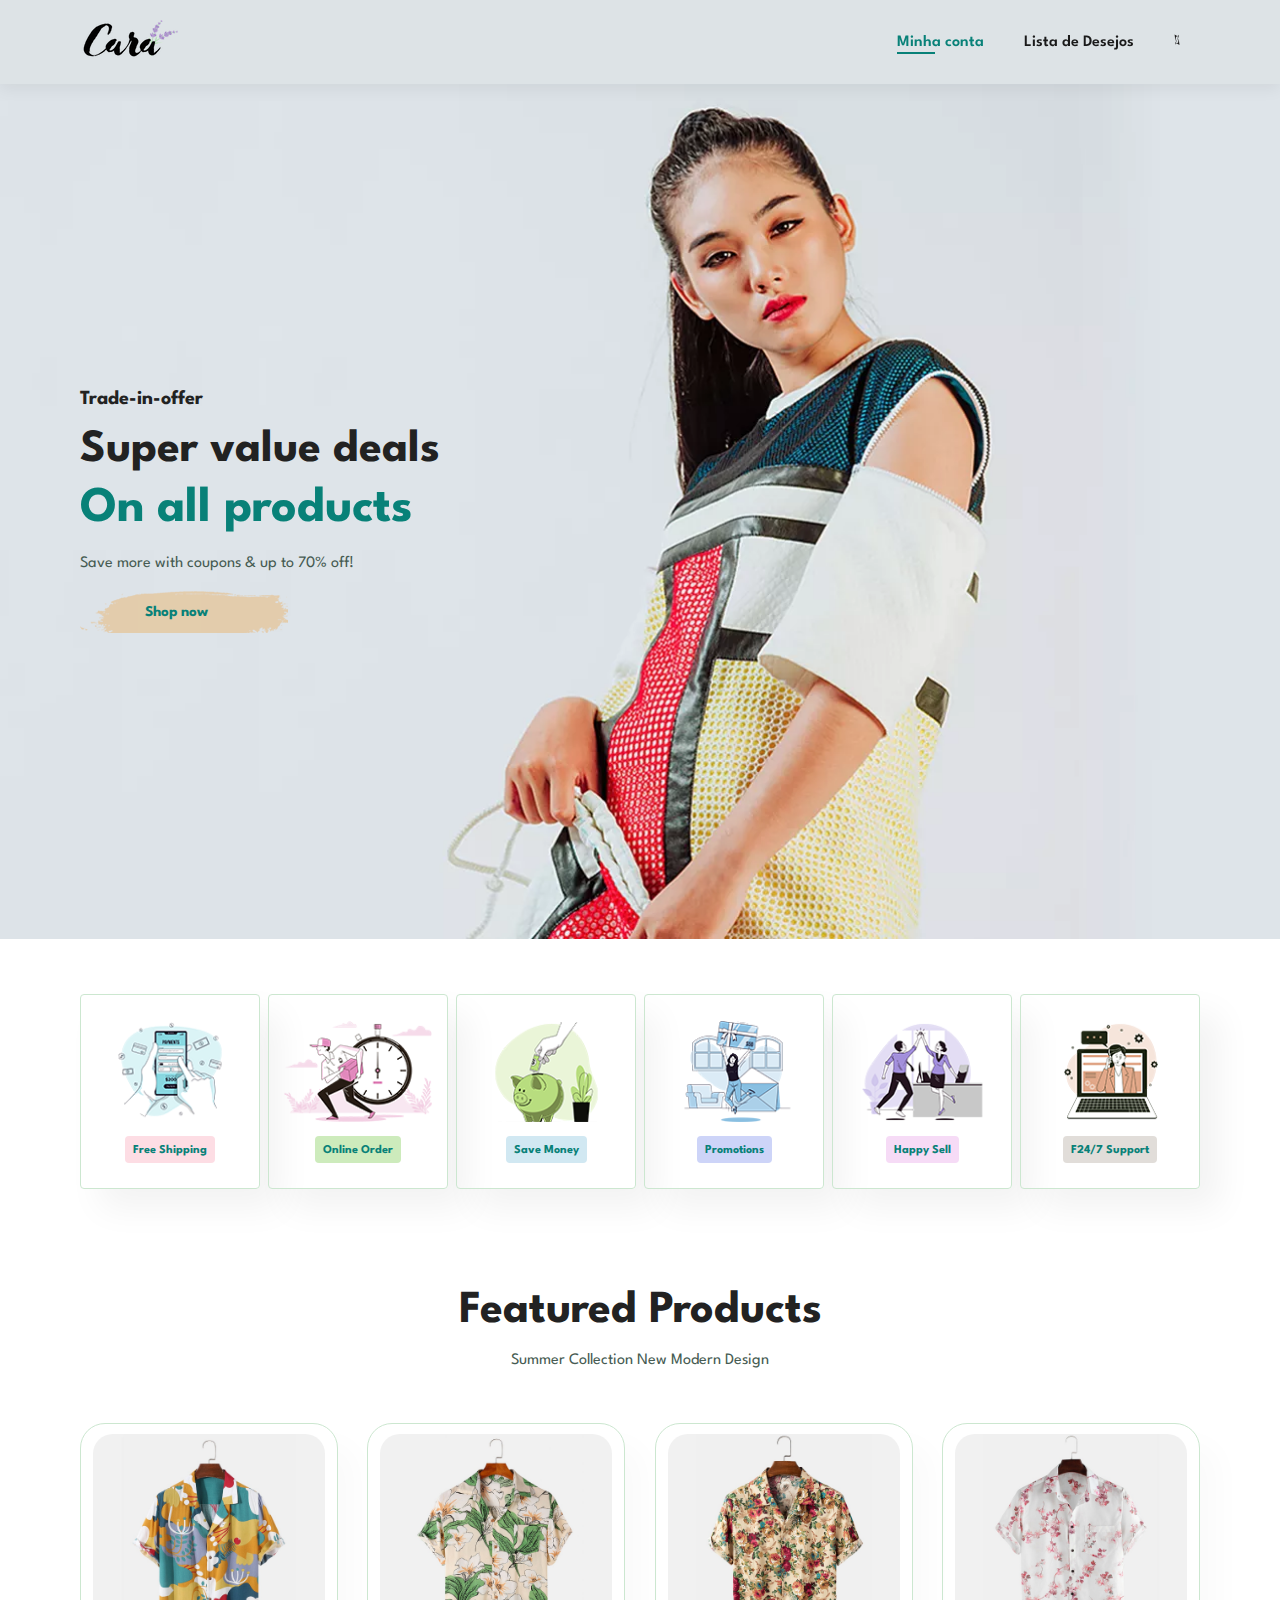
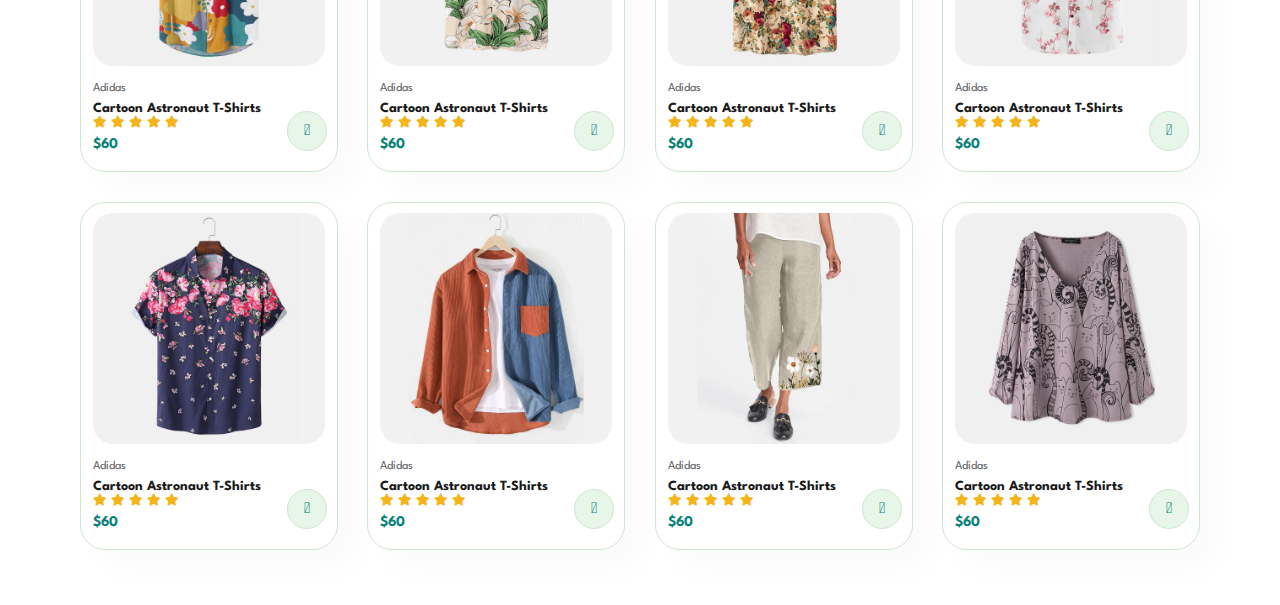
==== index.html @ 069d1632 "Featured products section done" ====
<!DOCTYPE html>
<html lang="pt-br">
<head>
    <meta charset="UTF-8">
    <meta http-equiv="X-UA-Compatible" content="IE=edge">
    <meta name="viewport" content="width=device-width, initial-scale=1.0">
    <title>Ecommerce</title>
    <link rel="stylesheet" href="style.css">
    <link rel="stylesheet" href="https://pro.fontawesome.com/releases/v5.10.0/css/all.css" />
</head>
<body>
    
    <section id="header">
        <a href="#"><img src="/assets/logo.png" class="logo" alt="logo"></a>
    
        <div>
            <ul id="navbar">
                <li><a class="active" href="myProfile">Minha conta</a></li>
                <li><a href="wishList.html">Lista de Desejos</a></li>
                <li><a href="cart.html"><i class="fad fa-shopping-cart"></i></a></li>
            </ul>
        </div>
    
    </section>

    <section id="hero">
        <h4>Trade-in-offer</h4>
        <h2>Super value deals</h2>
        <h1>On all products</h1>
        <p>Save more with coupons & up to 70% off!</p>
        <button>Shop now</button>
    </section>

    <section id="feature" class="section-p1">
        <div class="fe-box">
            <img src="/assets/features/f1.png" alt="">
            <h6>Free Shipping</h6>
        </div>
        <div class="fe-box">
            <img src="/assets/features/f2.png" alt="">
            <h6>Online Order</h6>
        </div>
        <div class="fe-box">
            <img src="/assets/features/f3.png" alt="">
            <h6>Save Money</h6>
        </div>
        <div class="fe-box">
            <img src="/assets/features/f4.png" alt="">
            <h6>Promotions</h6>
        </div>
        <div class="fe-box">
            <img src="/assets/features/f5.png" alt="">
            <h6>Happy Sell</h6>
        </div>
        <div class="fe-box">
            <img src="/assets/features/f6.png" alt="">
            <h6>F24/7 Support</h6>
        </div>
    </section>

    <section id="product1" class="section-p1">
        <h2>Featured Products</h2>
        <p>Summer Collection New Modern Design</p>
        <div class="pro-container">
            <div class="pro">
                <img src="/assets/products/f1.jpg" alt="">
                <div class="desc">
                    <span>Adidas</span>
                    <h5>Cartoon Astronaut T-Shirts</h5>
                    <div class="star">
                        <i class="fas fa-star"></i>
                        <i class="fas fa-star"></i>
                        <i class="fas fa-star"></i>
                        <i class="fas fa-star"></i>
                        <i class="fas fa-star"></i>
                    </div>
                    <h4>$60</h4>
                </div>
                <a href="#"><i class="fal fa-shopping-cart cart"></i></a>
            </div>
            <div class="pro">
                <img src="/assets/products/f2.jpg" alt="">
                <div class="desc">
                    <span>Adidas</span>
                    <h5>Cartoon Astronaut T-Shirts</h5>
                    <div class="star">
                        <i class="fas fa-star"></i>
                        <i class="fas fa-star"></i>
                        <i class="fas fa-star"></i>
                        <i class="fas fa-star"></i>
                        <i class="fas fa-star"></i>
                    </div>
                    <h4>$60</h4>
                </div>
                <a href="#"><i class="fal fa-shopping-cart cart"></i></a>
            </div>
            <div class="pro">
                <img src="/assets/products/f3.jpg" alt="">
                <div class="desc">
                    <span>Adidas</span>
                    <h5>Cartoon Astronaut T-Shirts</h5>
                    <div class="star">
                        <i class="fas fa-star"></i>
                        <i class="fas fa-star"></i>
                        <i class="fas fa-star"></i>
                        <i class="fas fa-star"></i>
                        <i class="fas fa-star"></i>
                    </div>
                    <h4>$60</h4>
                </div>
                <a href="#"><i class="fal fa-shopping-cart cart"></i></a>
            </div>
            <div class="pro">
                <img src="/assets/products/f4.jpg" alt="">
                <div class="desc">
                    <span>Adidas</span>
                    <h5>Cartoon Astronaut T-Shirts</h5>
                    <div class="star">
                        <i class="fas fa-star"></i>
                        <i class="fas fa-star"></i>
                        <i class="fas fa-star"></i>
                        <i class="fas fa-star"></i>
                        <i class="fas fa-star"></i>
                    </div>
                    <h4>$60</h4>
                </div>
                <a href="#"><i class="fal fa-shopping-cart cart"></i></a>
            </div>
            <div class="pro">
                <img src="/assets/products/f5.jpg" alt="">
                <div class="desc">
                    <span>Adidas</span>
                    <h5>Cartoon Astronaut T-Shirts</h5>
                    <div class="star">
                        <i class="fas fa-star"></i>
                        <i class="fas fa-star"></i>
                        <i class="fas fa-star"></i>
                        <i class="fas fa-star"></i>
                        <i class="fas fa-star"></i>
                    </div>
                    <h4>$60</h4>
                </div>
                <a href="#"><i class="fal fa-shopping-cart cart"></i></a>
            </div>
            <div class="pro">
                <img src="/assets/products/f6.jpg" alt="">
                <div class="desc">
                    <span>Adidas</span>
                    <h5>Cartoon Astronaut T-Shirts</h5>
                    <div class="star">
                        <i class="fas fa-star"></i>
                        <i class="fas fa-star"></i>
                        <i class="fas fa-star"></i>
                        <i class="fas fa-star"></i>
                        <i class="fas fa-star"></i>
                    </div>
                    <h4>$60</h4>
                </div>
                <a href="#"><i class="fal fa-shopping-cart cart"></i></a>
            </div>
            <div class="pro">
                <img src="/assets/products/f7.jpg" alt="">
                <div class="desc">
                    <span>Adidas</span>
                    <h5>Cartoon Astronaut T-Shirts</h5>
                    <div class="star">
                        <i class="fas fa-star"></i>
                        <i class="fas fa-star"></i>
                        <i class="fas fa-star"></i>
                        <i class="fas fa-star"></i>
                        <i class="fas fa-star"></i>
                    </div>
                    <h4>$60</h4>
                </div>
                <a href="#"><i class="fal fa-shopping-cart cart"></i></a>
            </div>
            <div class="pro">
                <img src="/assets/products/f8.jpg" alt="">
                <div class="desc">
                    <span>Adidas</span>
                    <h5>Cartoon Astronaut T-Shirts</h5>
                    <div class="star">
                        <i class="fas fa-star"></i>
                        <i class="fas fa-star"></i>
                        <i class="fas fa-star"></i>
                        <i class="fas fa-star"></i>
                        <i class="fas fa-star"></i>
                    </div>
                    <h4>$60</h4>
                </div>
                <a href="#"><i class="fal fa-shopping-cart cart"></i></a>
            </div>
        </div>
    </section>



    <script src="script.js"></script>
</body>
</html>
---- style.css ----
@import url('https://fonts.googleapis.com/css2?family=Spartan:wght@100;200;300;400;500;600;700;800;900&ddisplay=swap');

*
{
    margin: 0;
    padding: 0;
    box-sizing: border-box;
    font-family: 'Spartan', sans-serif;
}

h1 
{
    font-size: 50px;
    line-height: 64px;
    color: #222;
}

h2 
{
    font-size: 46px;
    line-height: 54px;
    color: #222;
}

h4 
{
    font-size: 20px;
    color: #222;
}

h6 
{
    font-weight: 700;
    font-size: 12px;
}

p 
{
    font-size: 16px;
    color: #465b52;
    margin: 15px 0 20px 0;
}

.section-p1 
{
    padding: 40px 80px;
}

.section-m1 
{
    margin: 40px 0;
}

body 
{
    width: 100%;
}

/* Header */

#header 
{
    display: flex;
    align-items: center;
    justify-content: space-between;
    padding: 20px 80px;
    background: #DDE3E6;
    box-shadow: 0 5px 15px rgba(0, 0, 0, 0.06);
    z-index: 999;
    position: sticky;
    top: 0;
    left: 0;
}

#navbar 
{
    display: flex;
    align-items: center;
    justify-content: center;
}

#navbar li 
{
    list-style: none;
    padding: 0 20px;
    position: relative;    
}


#navbar li a 
{
    text-decoration: none;
    font-size: 16px;
    font-weight: 600;
    color: #1a1a1a;
    transition: 0.3s ease;
}

#navbar li a:hover,
#navbar li a.active 
{
    color: #088178;
}

#navbar li a.active::after,
#navbar li a:hover::after
{
    content: "";
    width: 30%;
    height: 2px;
    background: #088178;
    position: absolute;
    bottom: -4px;
    left: 20px;
}
/* Home page */

#hero 
{
    background-image: url("/assets/img.png.webp");
    height: 95vh;
    width: 100%;
    background-size: cover;
    background-position: top 25% right 0;
    padding: 0 80px;
    display: flex;
    flex-direction: column;
    align-items: flex-start;
    justify-content: center;
}

#hero h4 
{
    padding-bottom: 15px;
}

#hero h1 
{
    color: #088178;
}

#hero button 
{
    background-image: url("/assets/button.png");
    background-color: transparent;
    color: #088178;
    border: 0;
    padding: 14px 80px 14px 65px;
    background-repeat: no-repeat;
    cursor: pointer;
    font-weight: 700;
    font-size: 15px;
}

#feature
{
    display: flex;
    align-items: center;
    justify-content: space-between;
    flex-wrap: wrap;
}



#feature .fe-box 
{
    width: 180px;
    text-align: center;
    padding: 25px 15px;
    box-shadow: 20px 20px 34px rgba(0, 0, 0, 0.05);
    border: 1px solid #cce7d0;
    border-radius: 4px;
    margin: 15px 0;
}

#feature .fe-box:hover
{
    box-shadow: 10px 10px 54px rgba(70, 62, 221, 0.1);
}
#feature .fe-box img
{
    width: 100%;
    margin-bottom: 10px;
}

#feature .fe-box h6
{
    display: inline-block;
    padding: 9px 8px 6px 8px;
    line-height: 1;
    border-radius: 4px;
    color: #088178;
    background-color: #fddde4;
}

#feature .fe-box:nth-child(2) h6
{
    background-color: #cdebbc;
}

#feature .fe-box:nth-child(3) h6
{
    background-color: #d1e8f2;
}

#feature .fe-box:nth-child(4) h6
{
    background-color: #cdd4f8;
}

#feature .fe-box:nth-child(5) h6
{
    background-color: #f6dbf6;
}

#feature .fe-box:nth-child(6) h6
{
    background-color: #c2bab37e;
}

#product1
{
    text-align: center;
}

#product1 .pro-container
{
    display: flex;
    justify-content: space-between;
    padding-top: 20px;
    flex-wrap: wrap;
}

#product1 .pro
{
    position: relative;
    width: 23%;
    min-width: 250px;
    padding: 10px 12px;
    border: 1px solid #cce7d0;
    border-radius: 25px;
    cursor: pointer;
    box-shadow: 20px 20px 30px rgba(0, 0, 0, 0.02);
    margin: 15px 0;
    transition: 0.2s ease;
}

#product1 .pro:hover
{
    box-shadow: 20px 20px 30px rgba(0, 0, 0, 0.06);   
}


#product1 .pro img
{
    width: 100%;
    border-radius: 20px;
}


#product1 .pro .desc
{
    text-align: start;
    padding: 10px 0;

}

#product1 .pro .desc span
{
    color: #606063;
    font-size: 12px;
}

#product1 .pro .desc h5
{
    padding-top: 7px;
    color: #1a1a1a;
    font-size: 14px;
}

#product1 .pro .desc i
{
    font-size: 12px;
    color: rgb(243, 181, 25);
}

#product1 .pro .desc h4
{
    padding-top: 7px;
    font-size: 15px;
    font-weight: 700;
    color: #088178;
}

#product1 .pro .cart
{
    width: 40px;
    height: 40px;
    line-height: 40px;
    border-radius: 50px;
    background-color: #e8f6ea;
    font-weight: 500;
    color: #088178;
    border: 1px solid #cce7d0;
    position: absolute;
    bottom: 20px;
    right: 10px;
}


/* Shop page */
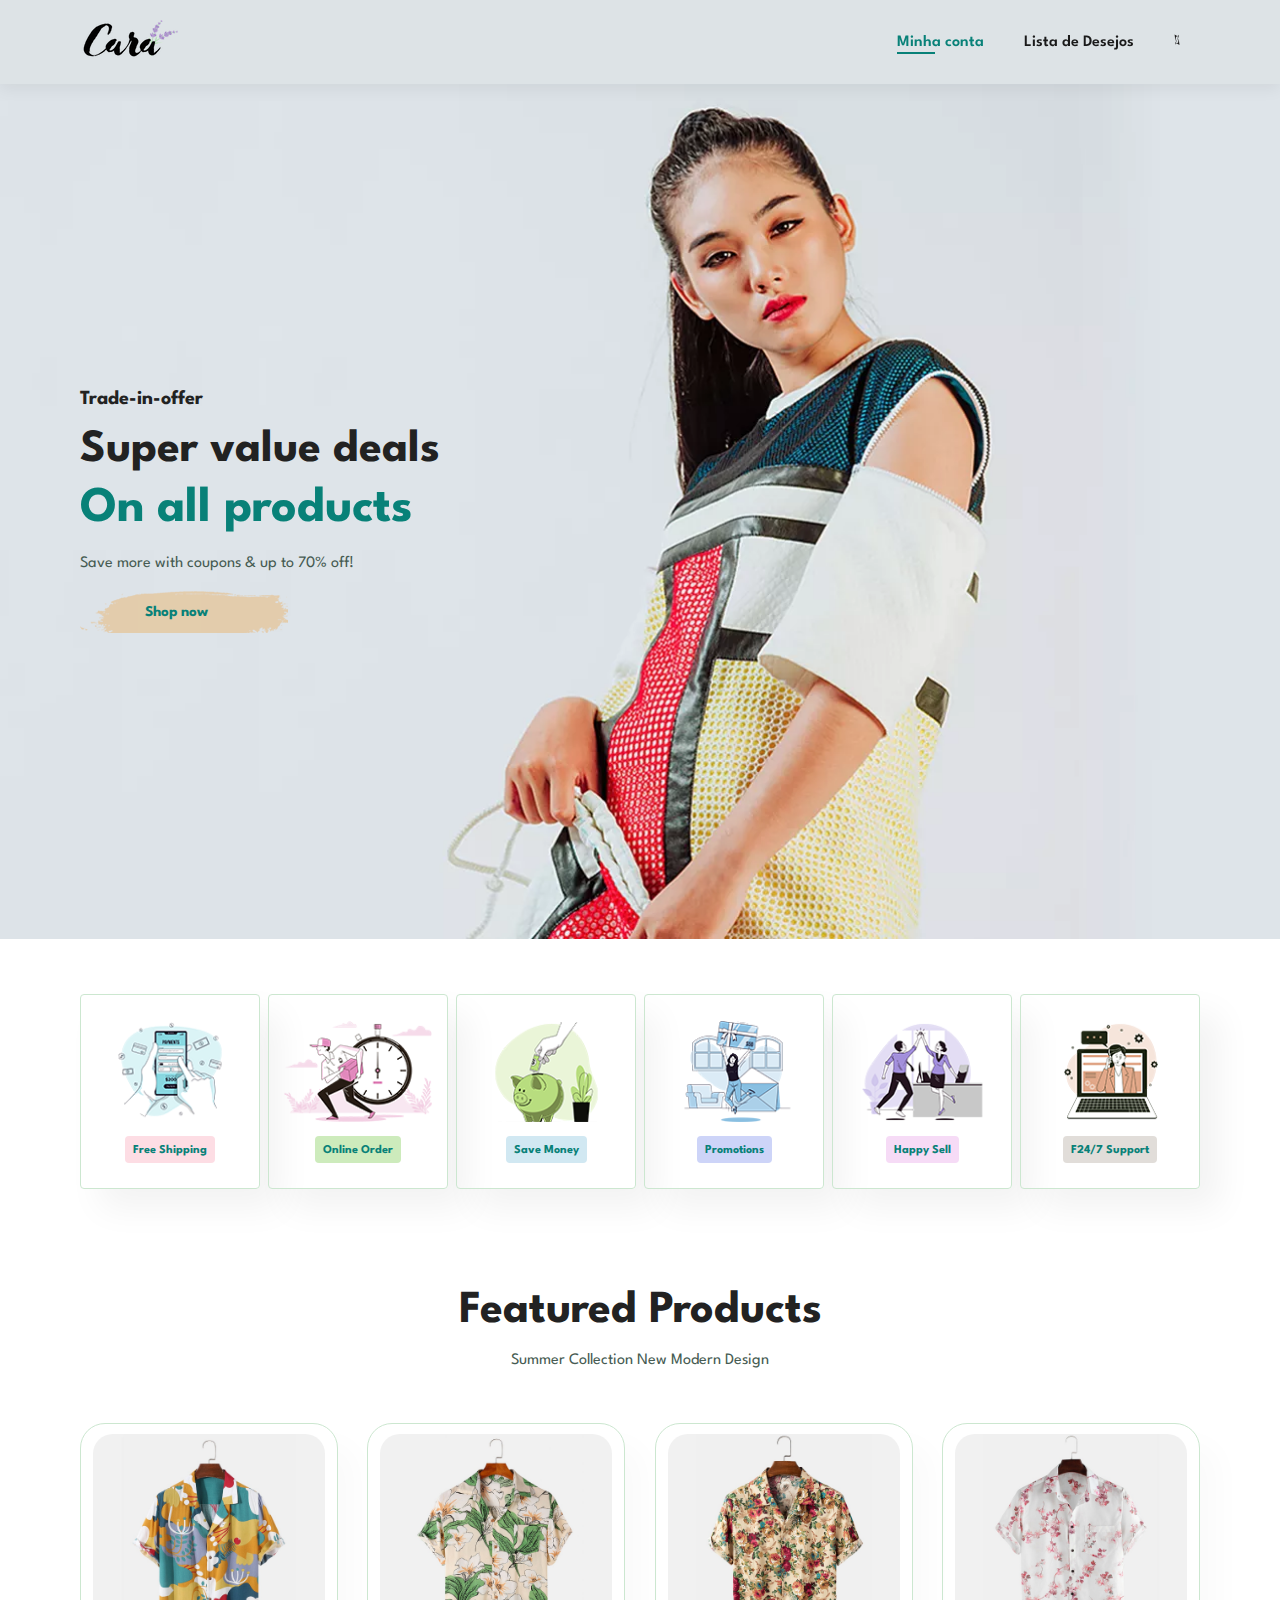
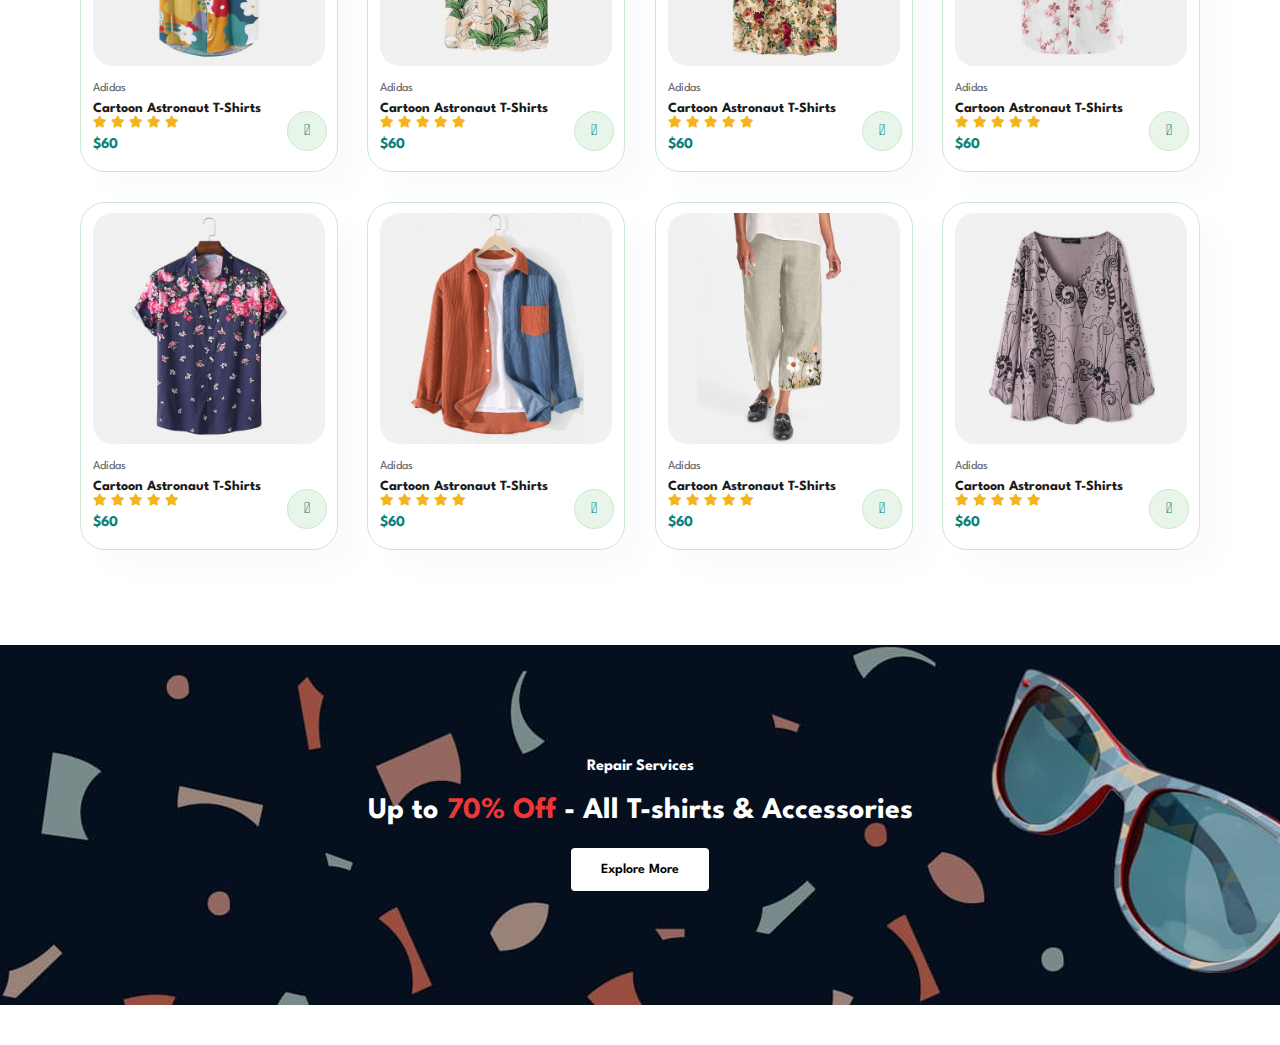
==== commit 55b81a42: "Call to action banner done" ====
--- a/index.html
+++ b/index.html
@@ -193,7 +193,11 @@
         </div>
     </section>
 
-
+    <section id="banner" class="section-m1">
+        <h4>Repair Services</h4>
+        <h2>Up to <span>70% Off</span> - All T-shirts & Accessories</h2>
+        <button class="normal">Explore More</button>
+    </section>
 
     <script src="script.js"></script>
 </body>
--- a/style.css
+++ b/style.css
@@ -49,6 +49,20 @@
 .section-m1 
 {
     margin: 40px 0;
+}
+
+button.normal
+{
+    font-size: 14px;
+    font-weight: 600;
+    padding: 15px 30px;
+    color: #000;
+    background-color: #fff;
+    border-radius: 4px;
+    cursor: pointer;
+    border: none;
+    outline: none;
+    transition: 0.2s;
 }
 
 body 
@@ -307,5 +321,44 @@
     right: 10px;
 }
 
+#banner
+{
+    display: flex;
+    flex-direction: column;
+    justify-content: center;
+    align-items: center;
+    text-align: center;
+    background-image: url(/assets/banner/b2.jpg);
+    width: 100%;
+    height: 40vh;
+    background-size: cover;
+    background-position: center;
+}
+
+#banner h4
+{
+    color: #fff;
+    font-size: 16px;
+}
+
+#banner h2
+{
+    color: #fff;
+    font-size: 30px;
+    padding: 10px 0;
+}
+
+#banner h2 span
+{
+    color: #ef3636;
+}
+
+#banner button:hover
+{
+    background: #088178;
+    color: #fff;
+}
+
+
 
 /* Shop page */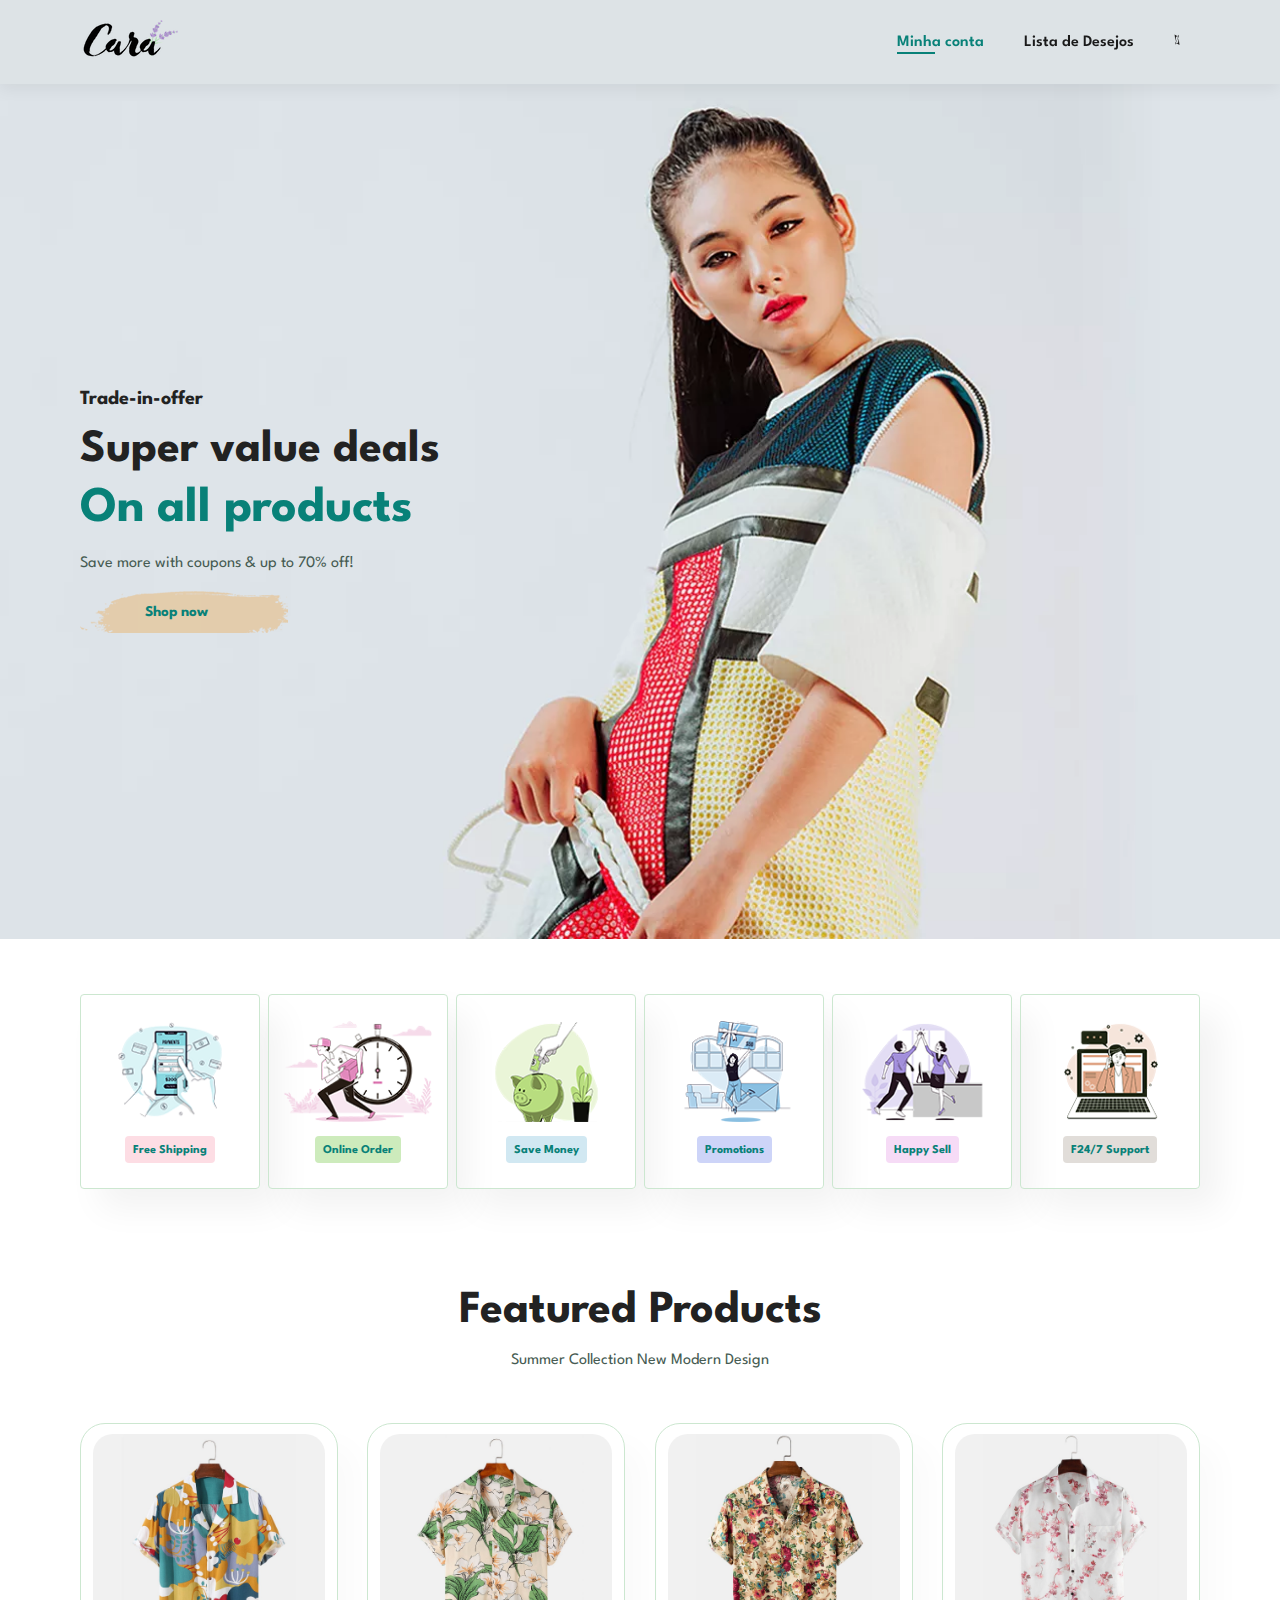
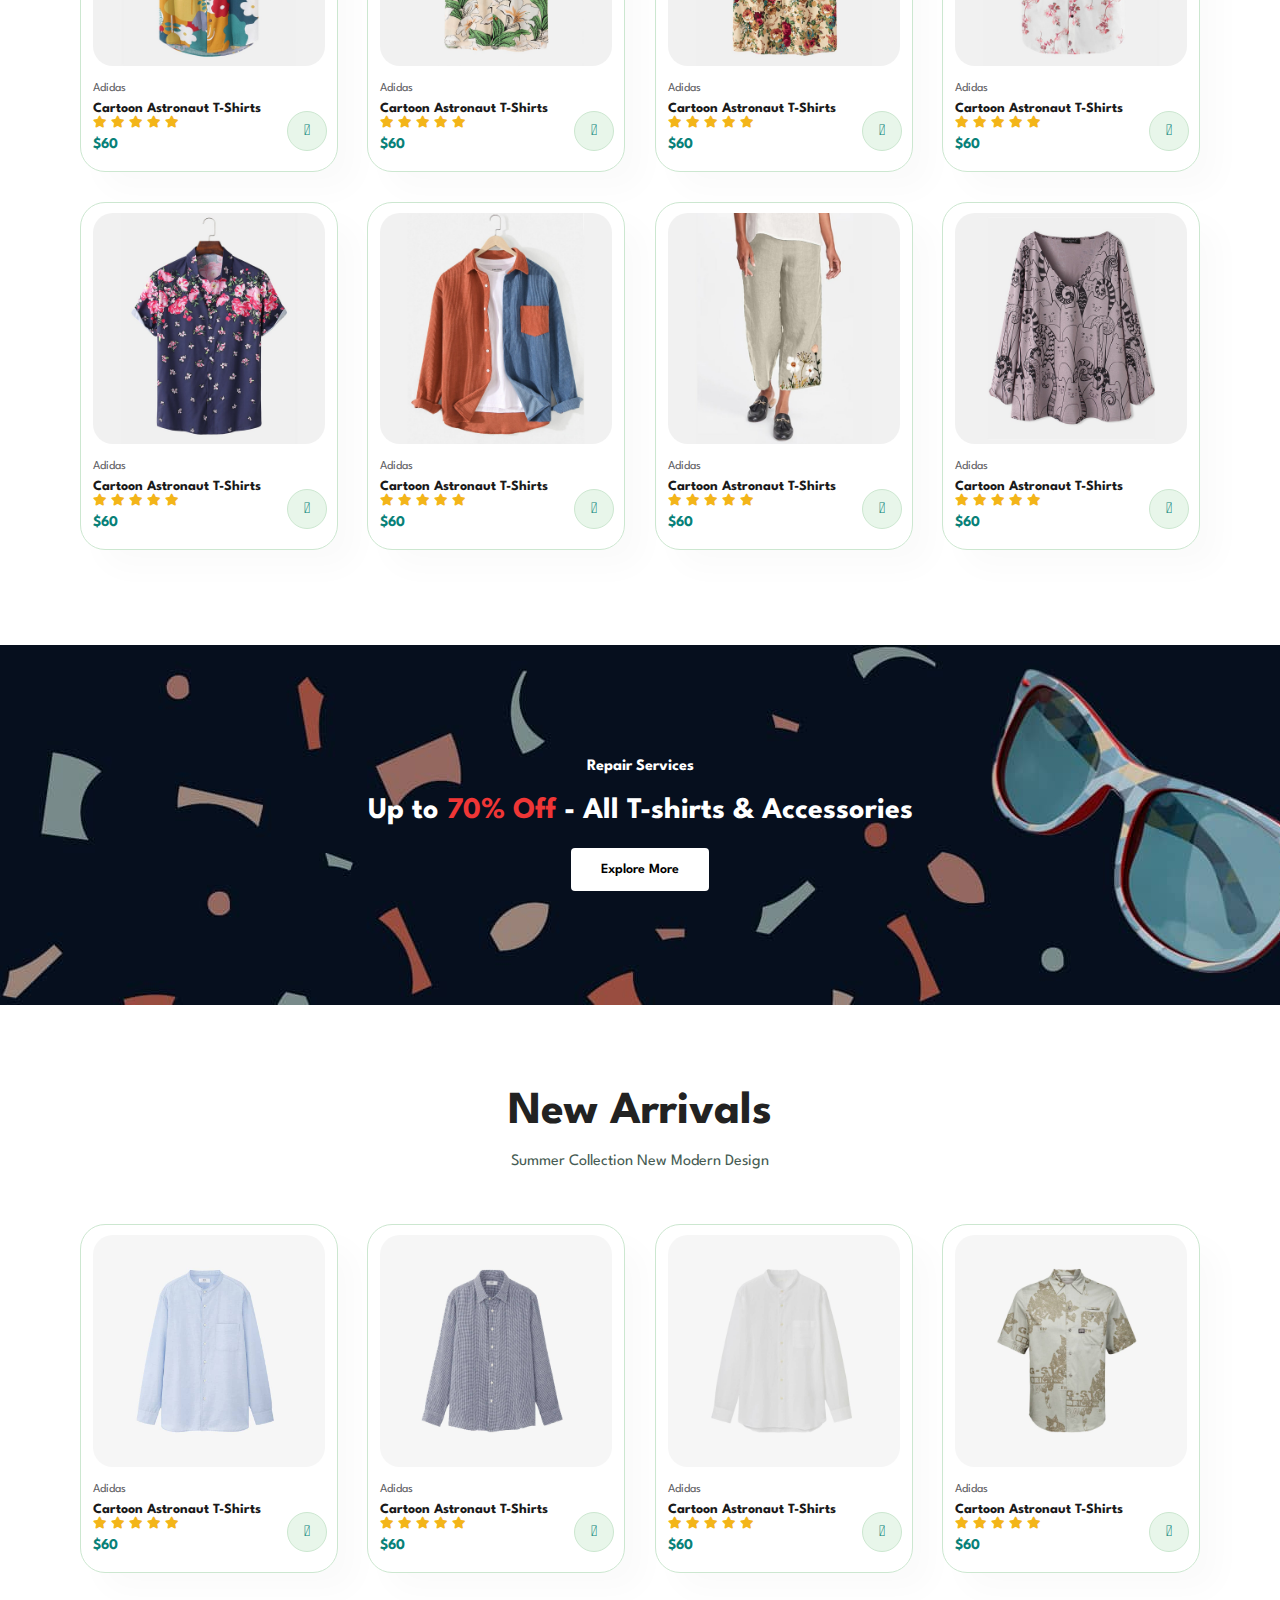
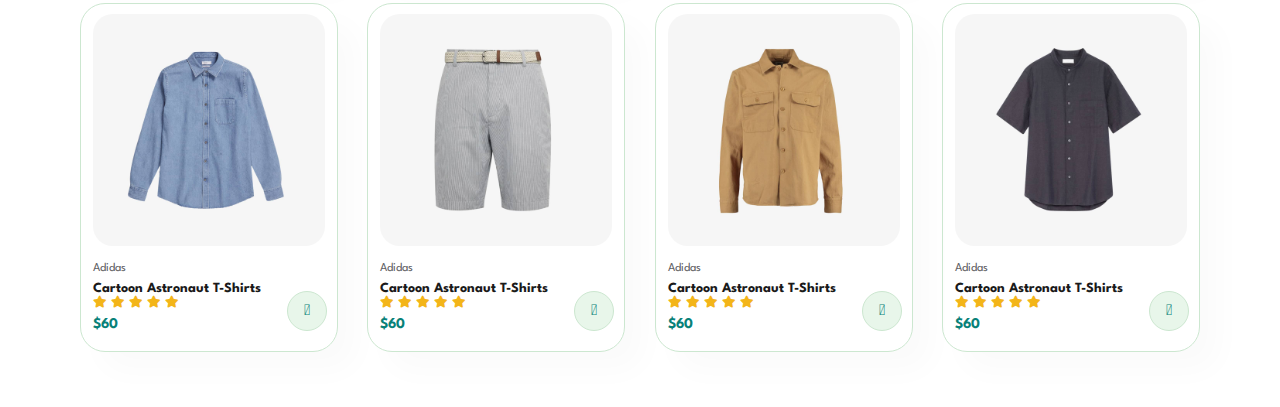
==== commit 360ddf1a: "New arrivals products section done" ====
--- a/index.html
+++ b/index.html
@@ -199,6 +199,141 @@
         <button class="normal">Explore More</button>
     </section>
 
+    <section id="product1" class="section-p1">
+        <h2>New Arrivals</h2>
+        <p>Summer Collection New Modern Design</p>
+        <div class="pro-container">
+            <div class="pro">
+                <img src="/assets/products/n1.jpg" alt="">
+                <div class="desc">
+                    <span>Adidas</span>
+                    <h5>Cartoon Astronaut T-Shirts</h5>
+                    <div class="star">
+                        <i class="fas fa-star"></i>
+                        <i class="fas fa-star"></i>
+                        <i class="fas fa-star"></i>
+                        <i class="fas fa-star"></i>
+                        <i class="fas fa-star"></i>
+                    </div>
+                    <h4>$60</h4>
+                </div>
+                <a href="#"><i class="fal fa-shopping-cart cart"></i></a>
+            </div>
+            <div class="pro">
+                <img src="/assets/products/n2.jpg" alt="">
+                <div class="desc">
+                    <span>Adidas</span>
+                    <h5>Cartoon Astronaut T-Shirts</h5>
+                    <div class="star">
+                        <i class="fas fa-star"></i>
+                        <i class="fas fa-star"></i>
+                        <i class="fas fa-star"></i>
+                        <i class="fas fa-star"></i>
+                        <i class="fas fa-star"></i>
+                    </div>
+                    <h4>$60</h4>
+                </div>
+                <a href="#"><i class="fal fa-shopping-cart cart"></i></a>
+            </div>
+            <div class="pro">
+                <img src="/assets/products/n3.jpg" alt="">
+                <div class="desc">
+                    <span>Adidas</span>
+                    <h5>Cartoon Astronaut T-Shirts</h5>
+                    <div class="star">
+                        <i class="fas fa-star"></i>
+                        <i class="fas fa-star"></i>
+                        <i class="fas fa-star"></i>
+                        <i class="fas fa-star"></i>
+                        <i class="fas fa-star"></i>
+                    </div>
+                    <h4>$60</h4>
+                </div>
+                <a href="#"><i class="fal fa-shopping-cart cart"></i></a>
+            </div>
+            <div class="pro">
+                <img src="/assets/products/n4.jpg" alt="">
+                <div class="desc">
+                    <span>Adidas</span>
+                    <h5>Cartoon Astronaut T-Shirts</h5>
+                    <div class="star">
+                        <i class="fas fa-star"></i>
+                        <i class="fas fa-star"></i>
+                        <i class="fas fa-star"></i>
+                        <i class="fas fa-star"></i>
+                        <i class="fas fa-star"></i>
+                    </div>
+                    <h4>$60</h4>
+                </div>
+                <a href="#"><i class="fal fa-shopping-cart cart"></i></a>
+            </div>
+            <div class="pro">
+                <img src="/assets/products/n5.jpg" alt="">
+                <div class="desc">
+                    <span>Adidas</span>
+                    <h5>Cartoon Astronaut T-Shirts</h5>
+                    <div class="star">
+                        <i class="fas fa-star"></i>
+                        <i class="fas fa-star"></i>
+                        <i class="fas fa-star"></i>
+                        <i class="fas fa-star"></i>
+                        <i class="fas fa-star"></i>
+                    </div>
+                    <h4>$60</h4>
+                </div>
+                <a href="#"><i class="fal fa-shopping-cart cart"></i></a>
+            </div>
+            <div class="pro">
+                <img src="/assets/products/n6.jpg" alt="">
+                <div class="desc">
+                    <span>Adidas</span>
+                    <h5>Cartoon Astronaut T-Shirts</h5>
+                    <div class="star">
+                        <i class="fas fa-star"></i>
+                        <i class="fas fa-star"></i>
+                        <i class="fas fa-star"></i>
+                        <i class="fas fa-star"></i>
+                        <i class="fas fa-star"></i>
+                    </div>
+                    <h4>$60</h4>
+                </div>
+                <a href="#"><i class="fal fa-shopping-cart cart"></i></a>
+            </div>
+            <div class="pro">
+                <img src="/assets/products/n7.jpg" alt="">
+                <div class="desc">
+                    <span>Adidas</span>
+                    <h5>Cartoon Astronaut T-Shirts</h5>
+                    <div class="star">
+                        <i class="fas fa-star"></i>
+                        <i class="fas fa-star"></i>
+                        <i class="fas fa-star"></i>
+                        <i class="fas fa-star"></i>
+                        <i class="fas fa-star"></i>
+                    </div>
+                    <h4>$60</h4>
+                </div>
+                <a href="#"><i class="fal fa-shopping-cart cart"></i></a>
+            </div>
+            <div class="pro">
+                <img src="/assets/products/n8.jpg" alt="">
+                <div class="desc">
+                    <span>Adidas</span>
+                    <h5>Cartoon Astronaut T-Shirts</h5>
+                    <div class="star">
+                        <i class="fas fa-star"></i>
+                        <i class="fas fa-star"></i>
+                        <i class="fas fa-star"></i>
+                        <i class="fas fa-star"></i>
+                        <i class="fas fa-star"></i>
+                    </div>
+                    <h4>$60</h4>
+                </div>
+                <a href="#"><i class="fal fa-shopping-cart cart"></i></a>
+            </div>
+        </div>
+    </section>
+
     <script src="script.js"></script>
 </body>
 </html>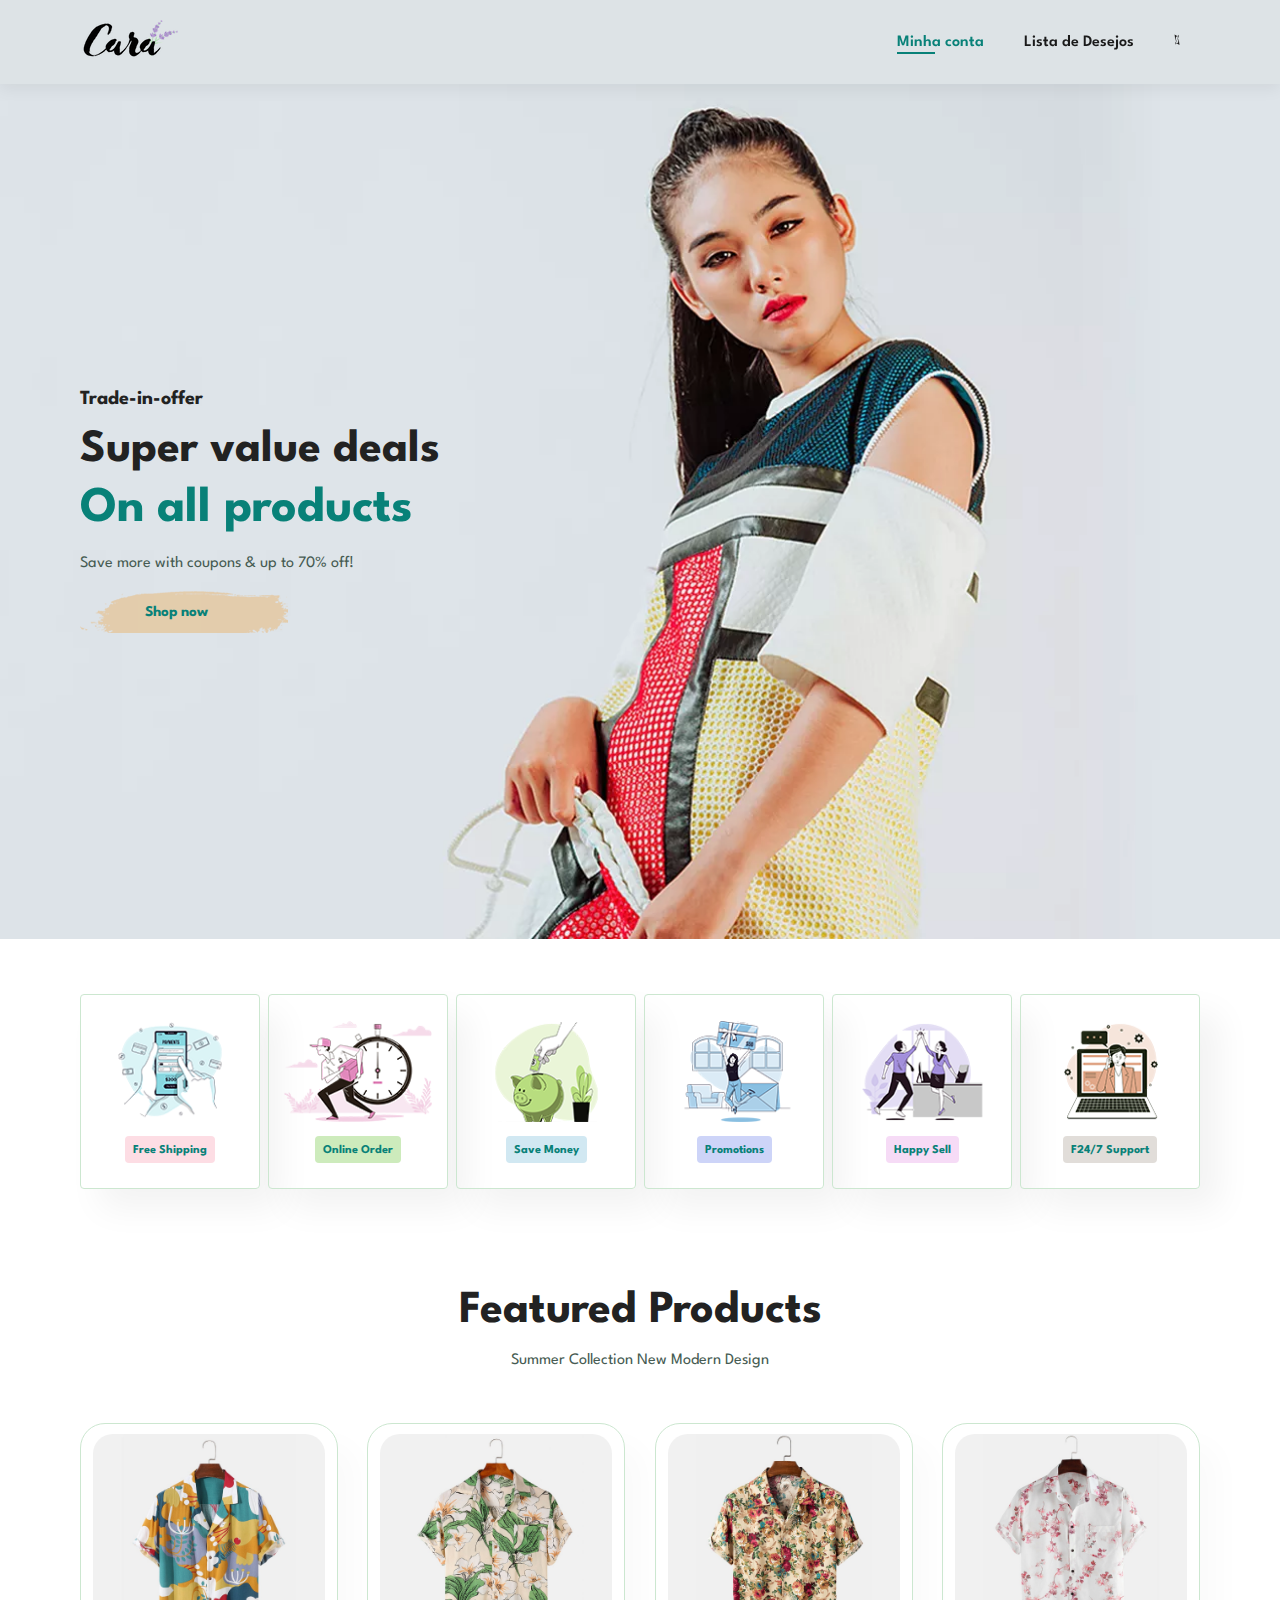
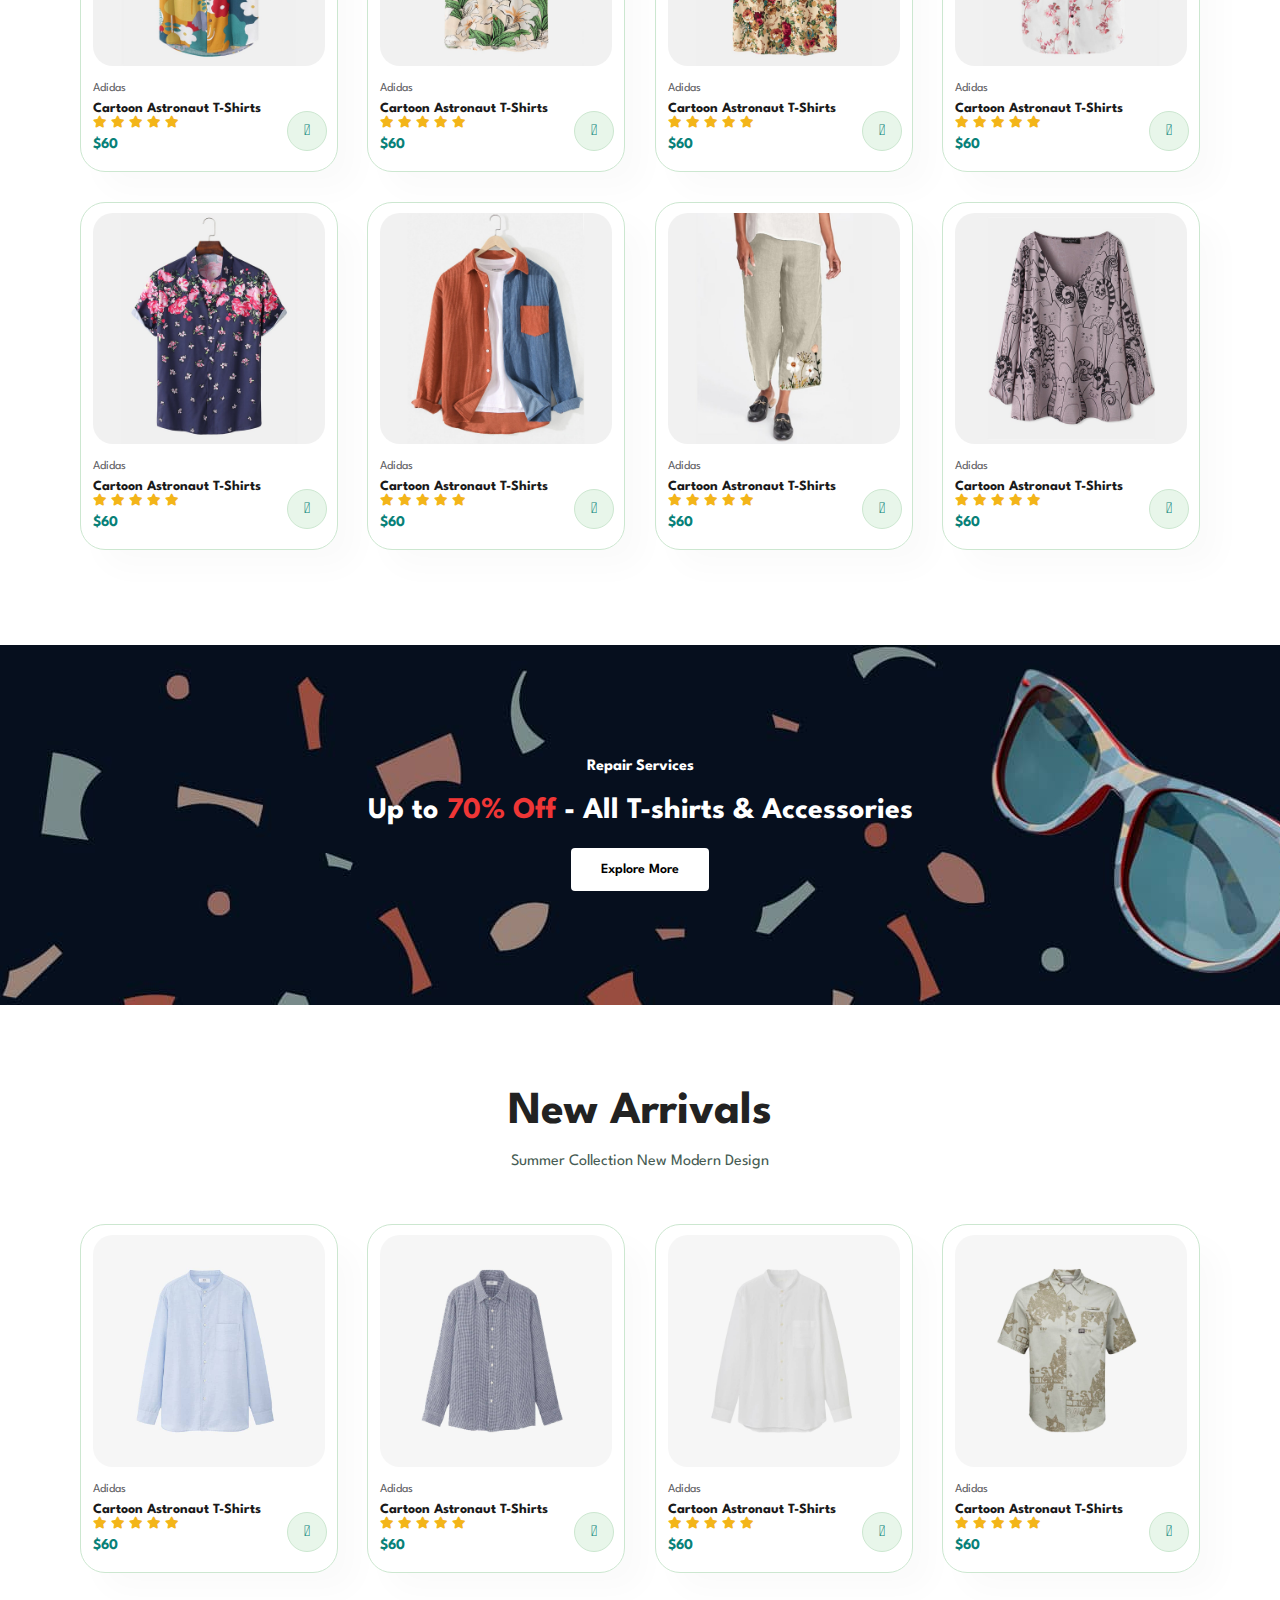
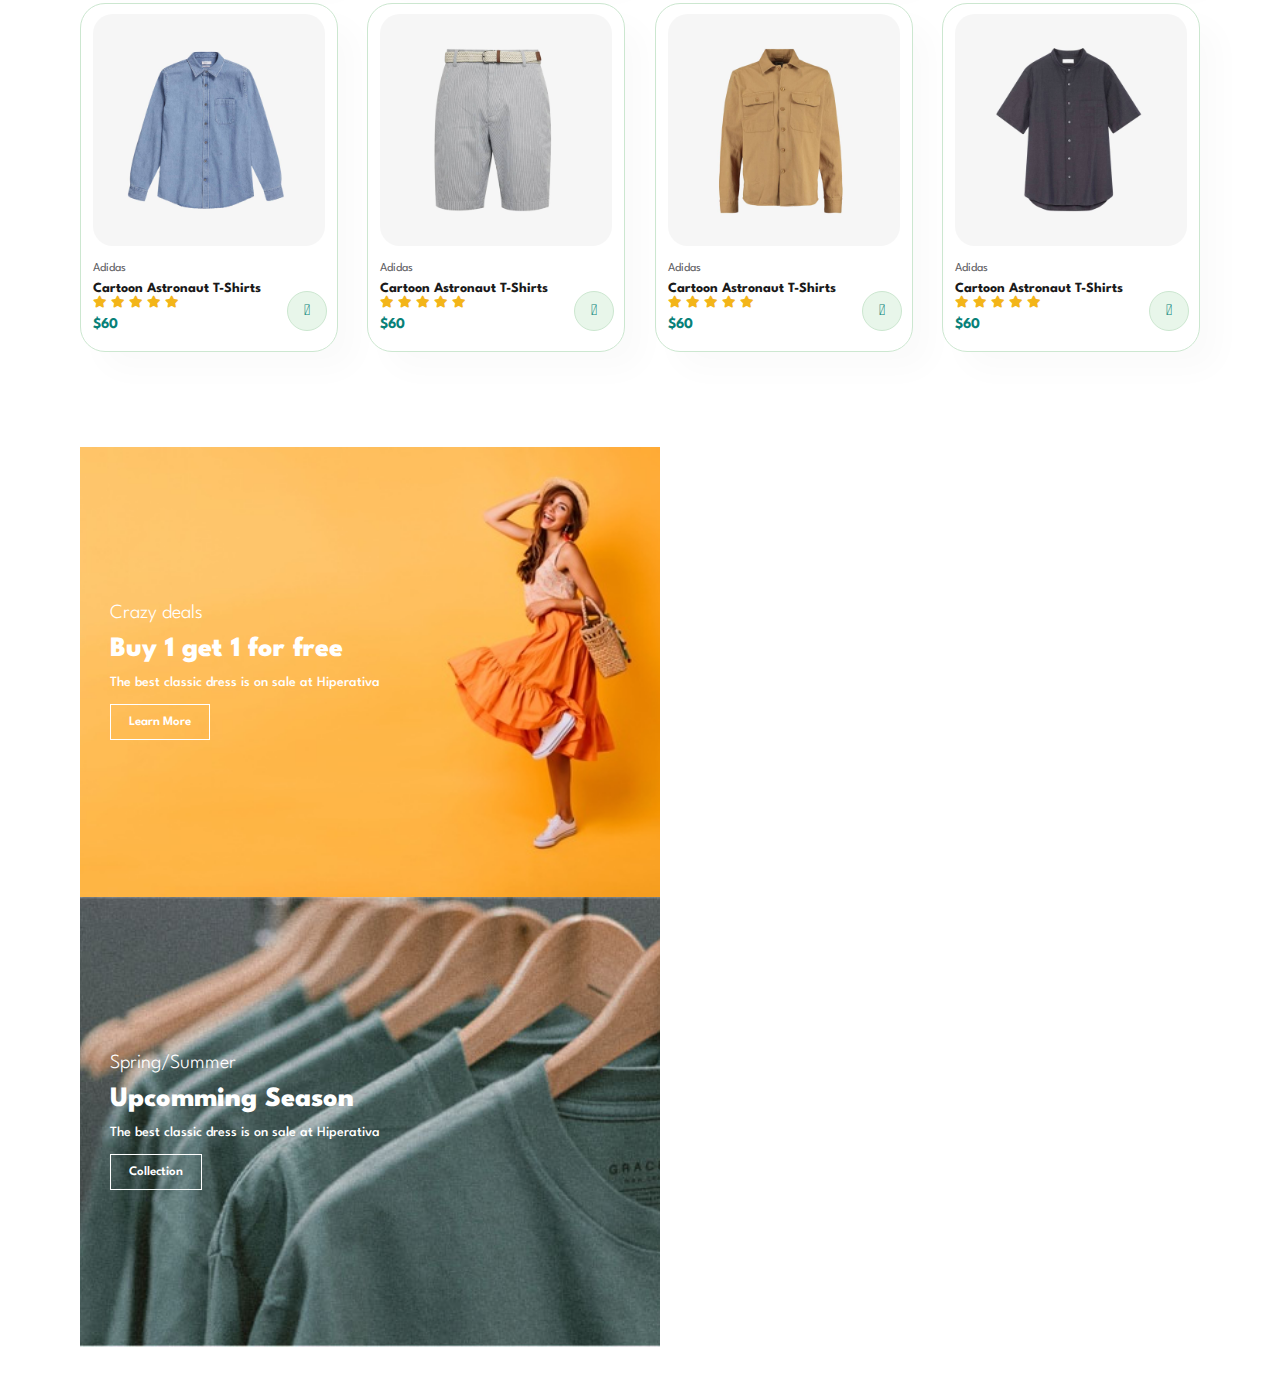
==== commit 0bf33740: "Call to action banner 2 done" ====
--- a/index.html
+++ b/index.html
@@ -334,6 +334,21 @@
         </div>
     </section>
 
+    <section id="sm-banner" class="section-p1">
+        <div class="banner-box">
+            <h4>Crazy deals</h4>
+            <h2>Buy 1 get 1 for free</h2>
+            <span>The best classic dress is on sale at Hiperativa</span>
+            <button class="white">Learn More</button>
+        </div>
+        <div class="banner-box banner-box2">
+            <h4>Spring/Summer</h4>
+            <h2>Upcomming Season</h2>
+            <span>The best classic dress is on sale at Hiperativa</span>
+            <button class="white">Collection</button>
+        </div>
+    </section>
+
     <script src="script.js"></script>
 </body>
 </html>--- a/style.css
+++ b/style.css
@@ -65,6 +65,19 @@
     transition: 0.2s;
 }
 
+button.white
+{
+    font-size: 13px;
+    font-weight: 600;
+    padding: 11px 18px;
+    color: #fff;
+    background-color: transparent;
+    cursor: pointer;
+    border: 1px solid #fff;
+    outline: none;
+    transition: 0.2s;
+}
+
 body 
 {
     width: 100%;
@@ -359,6 +372,59 @@
     color: #fff;
 }
 
+#sm-banner
+{
+    display: flex;
+    justify-content: space-between;
+    flex-wrap: wrap;
+}
+
+#sm-banner .banner-box
+{
+    display: flex;
+    flex-direction: column;
+    justify-content: center;
+    align-items: flex-start;
+    background-image: url(/assets/banner/b17.jpg);
+    min-width: 580px;
+    height: 50vh;
+    background-size: cover;
+    background-position: center;
+    padding: 30px;
+}
+
+#sm-banner .banner-box2
+{
+    background-image: url(/assets/banner/b10.jpg);
+}
+
+#sm-banner h4
+{
+    color: #fff;
+    font-size: 20px;
+    font-weight: 300;
+}
+
+#sm-banner h2
+{
+    color: #fff;
+    font-size: 28px;
+    font-weight: 800;
+}
+
+#sm-banner span
+{
+    color: #fff;
+    font-size: 14px;
+    font-weight: 500;
+    padding-bottom: 15px;
+}
+
+#sm-banner .banner-box:hover button
+{
+    background-color: #088178;
+    border: 1px solid #088178;
+}
 
 
 /* Shop page */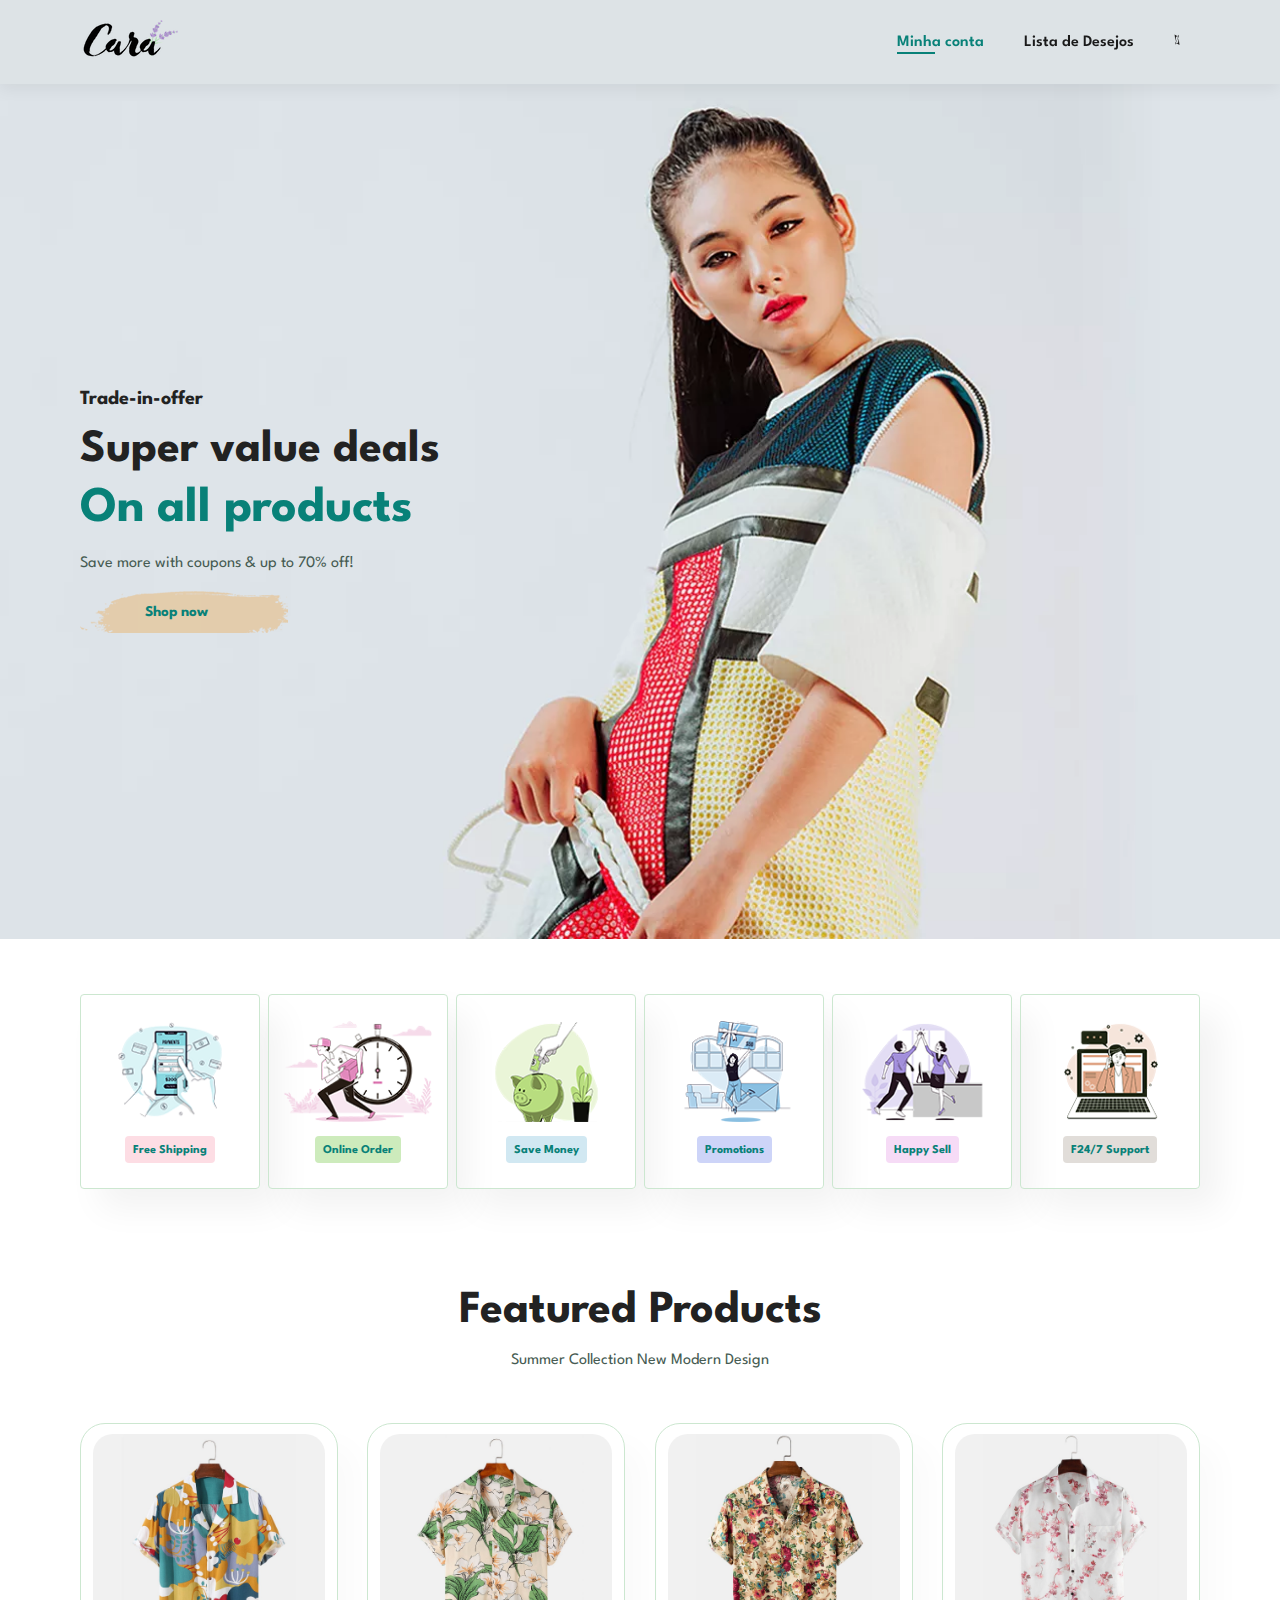
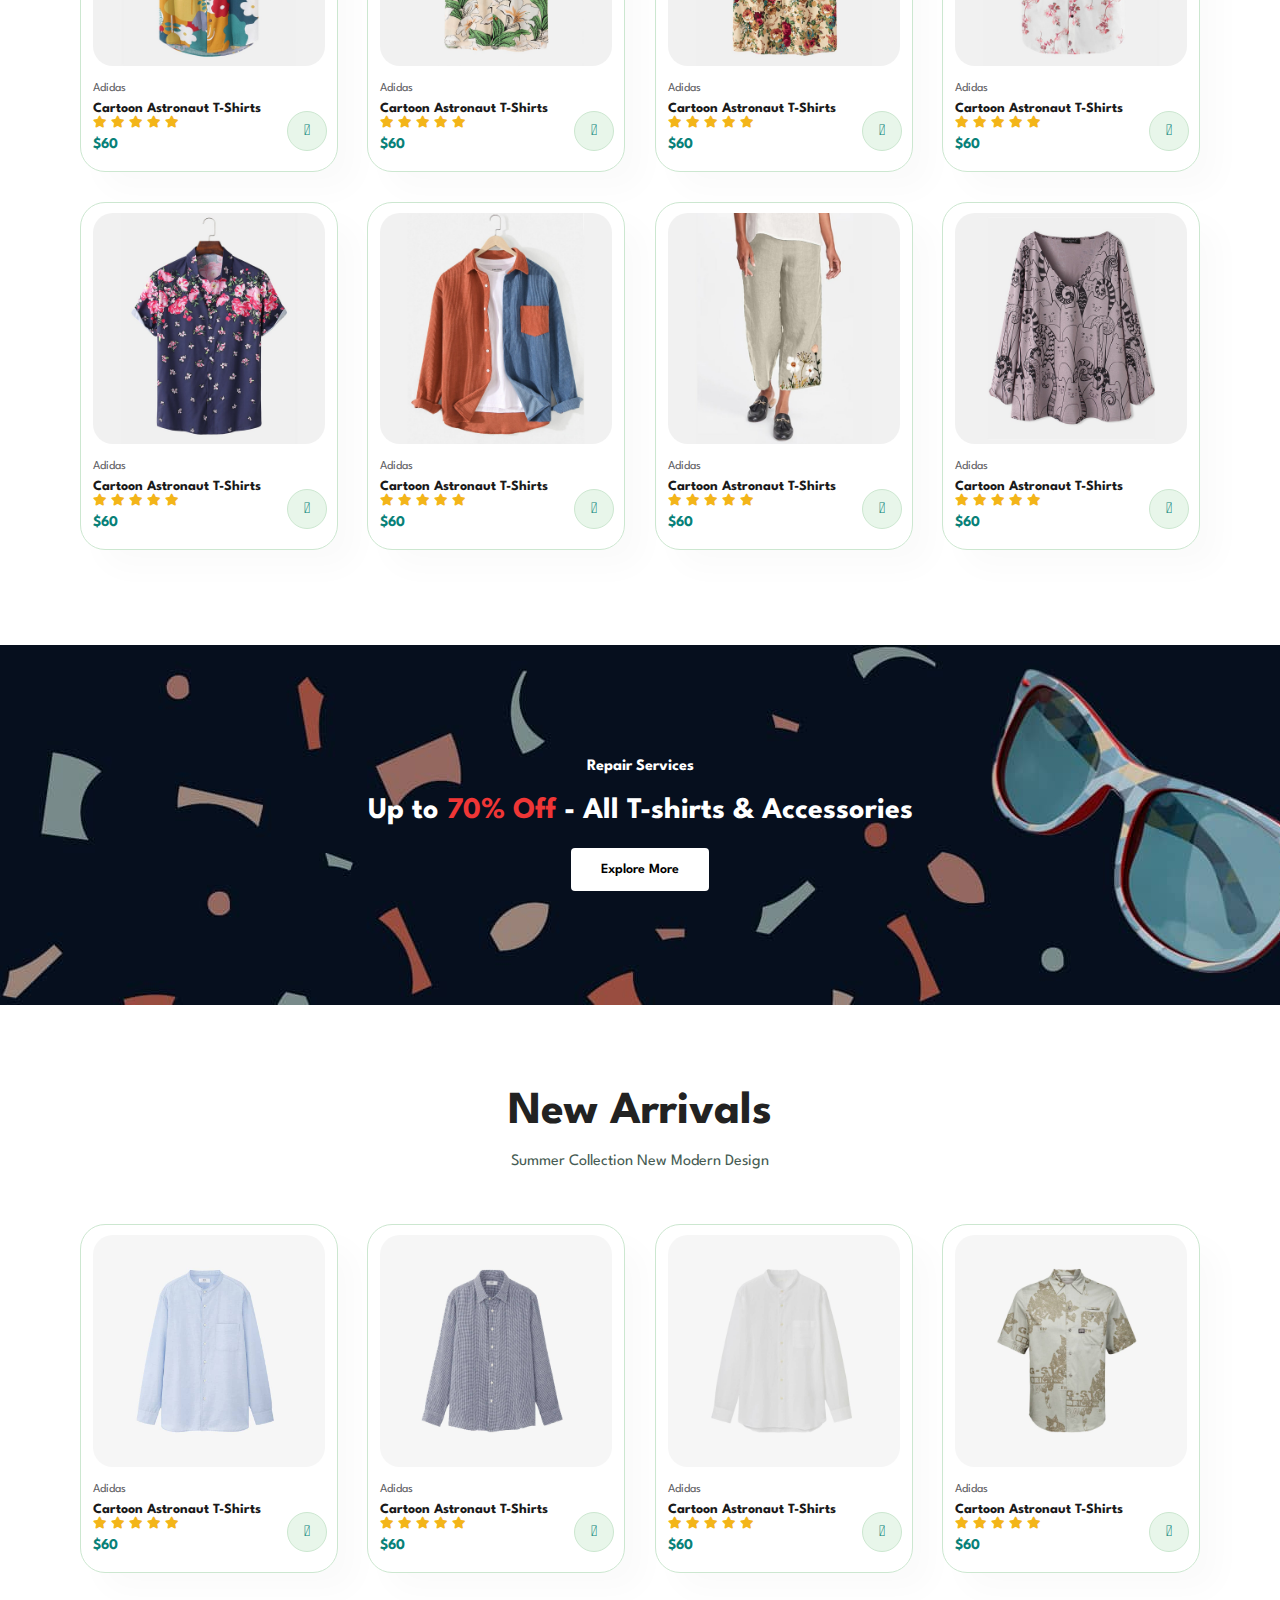
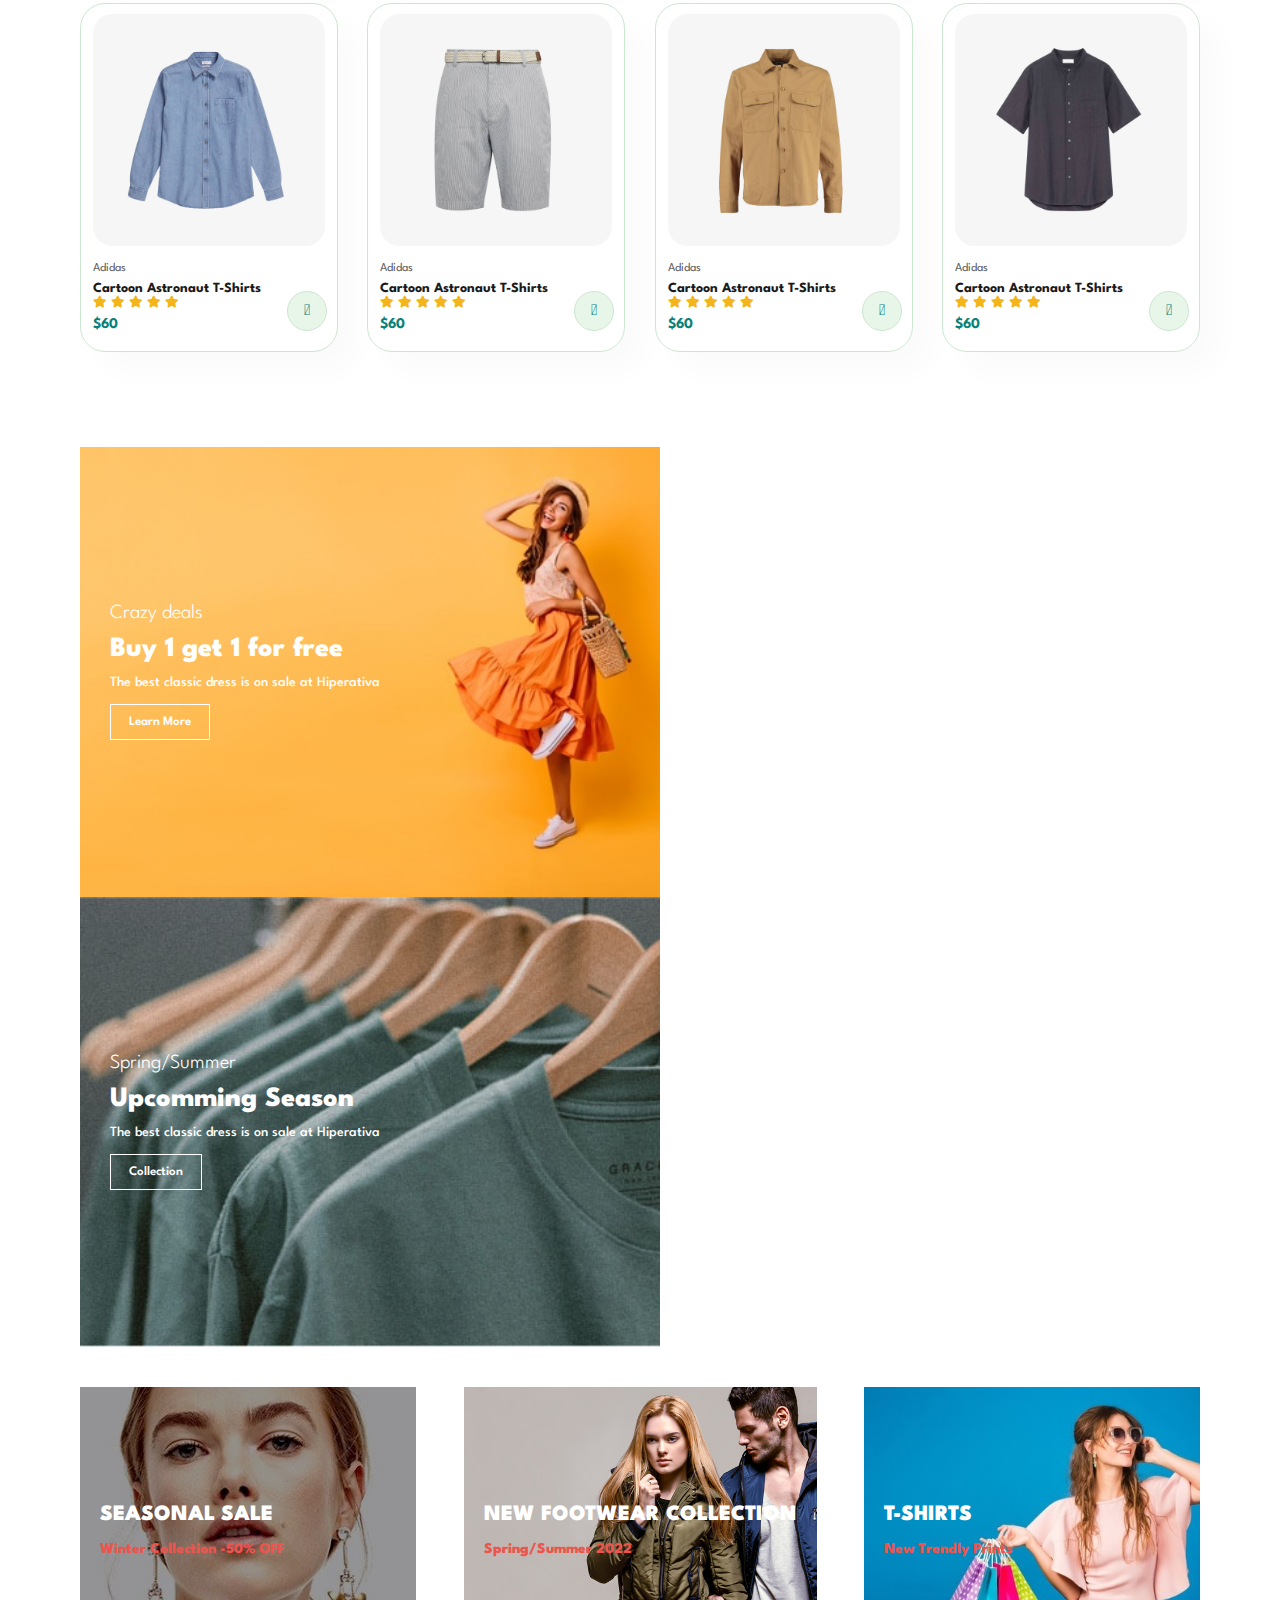
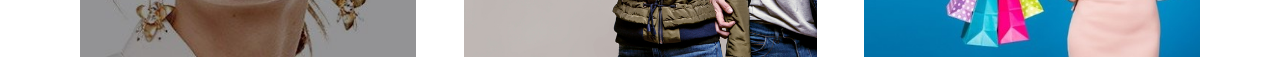
==== commit 650c3f1a: "Text banner section done" ====
--- a/index.html
+++ b/index.html
@@ -349,6 +349,21 @@
         </div>
     </section>
 
+    <section id="banner3">
+        <div class="banner-box"> 
+            <h2>SEASONAL SALE</h2>
+            <h3>Winter Collection -50% OFF</h3>
+        </div>
+        <div class="banner-box banner-box2"> 
+            <h2>NEW FOOTWEAR COLLECTION</h2>
+            <h3>Spring/Summer 2022</h3>
+        </div>
+        <div class="banner-box banner-box3"> 
+            <h2>T-SHIRTS</h2>
+            <h3>New Trendly Prints</h3>
+        </div>
+    </section>
+
     <script src="script.js"></script>
 </body>
 </html>--- a/style.css
+++ b/style.css
@@ -426,5 +426,53 @@
     border: 1px solid #088178;
 }
 
+#banner3
+{
+    display: flex;
+    justify-content: space-between;
+    flex-wrap: wrap;
+    padding: 0 80px;
+}
+
+#banner3 .banner-box
+{
+    display: flex;
+    flex-direction: column;
+    justify-content: center;
+    align-items: flex-start;
+    background-image: url(/assets/banner/b7.jpg);
+    min-width: 30%;
+    height: 30vh;
+    background-size: cover;
+    background-position: center;
+    padding: 20px;
+    margin-bottom: 20px;
+}
+
+#banner3 .banner-box2
+{
+    background-image: url(/assets/banner/b4.jpg);
+}
+
+#banner3 .banner-box3
+{
+    background-image: url(/assets/banner/b18.jpg);
+}
+
+#banner3 h2 
+{
+    color: #fff;
+    font-weight: 900;
+    font-size: 22px;
+}
+
+#banner3 h3
+{
+    color: #ec544e;
+    font-weight: 800;
+    font-size: 15px;
+}
+
+
 
 /* Shop page */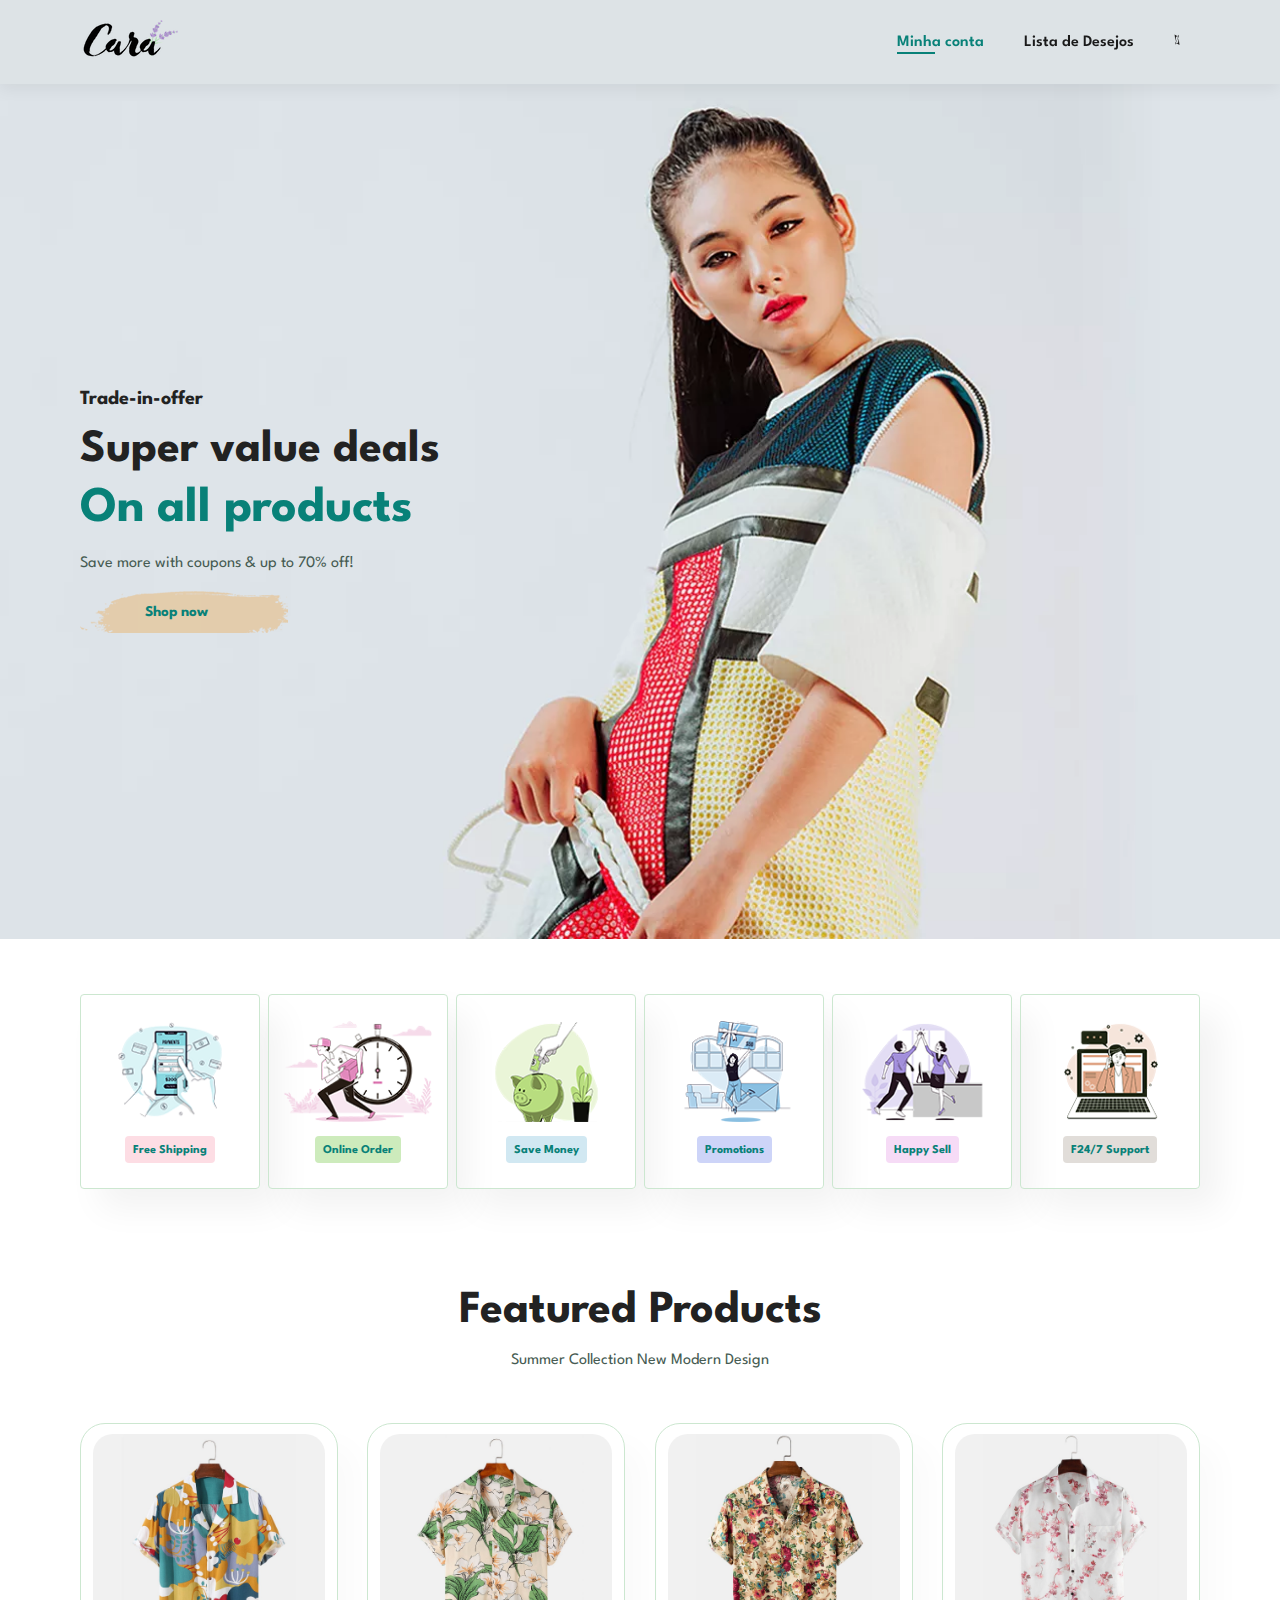
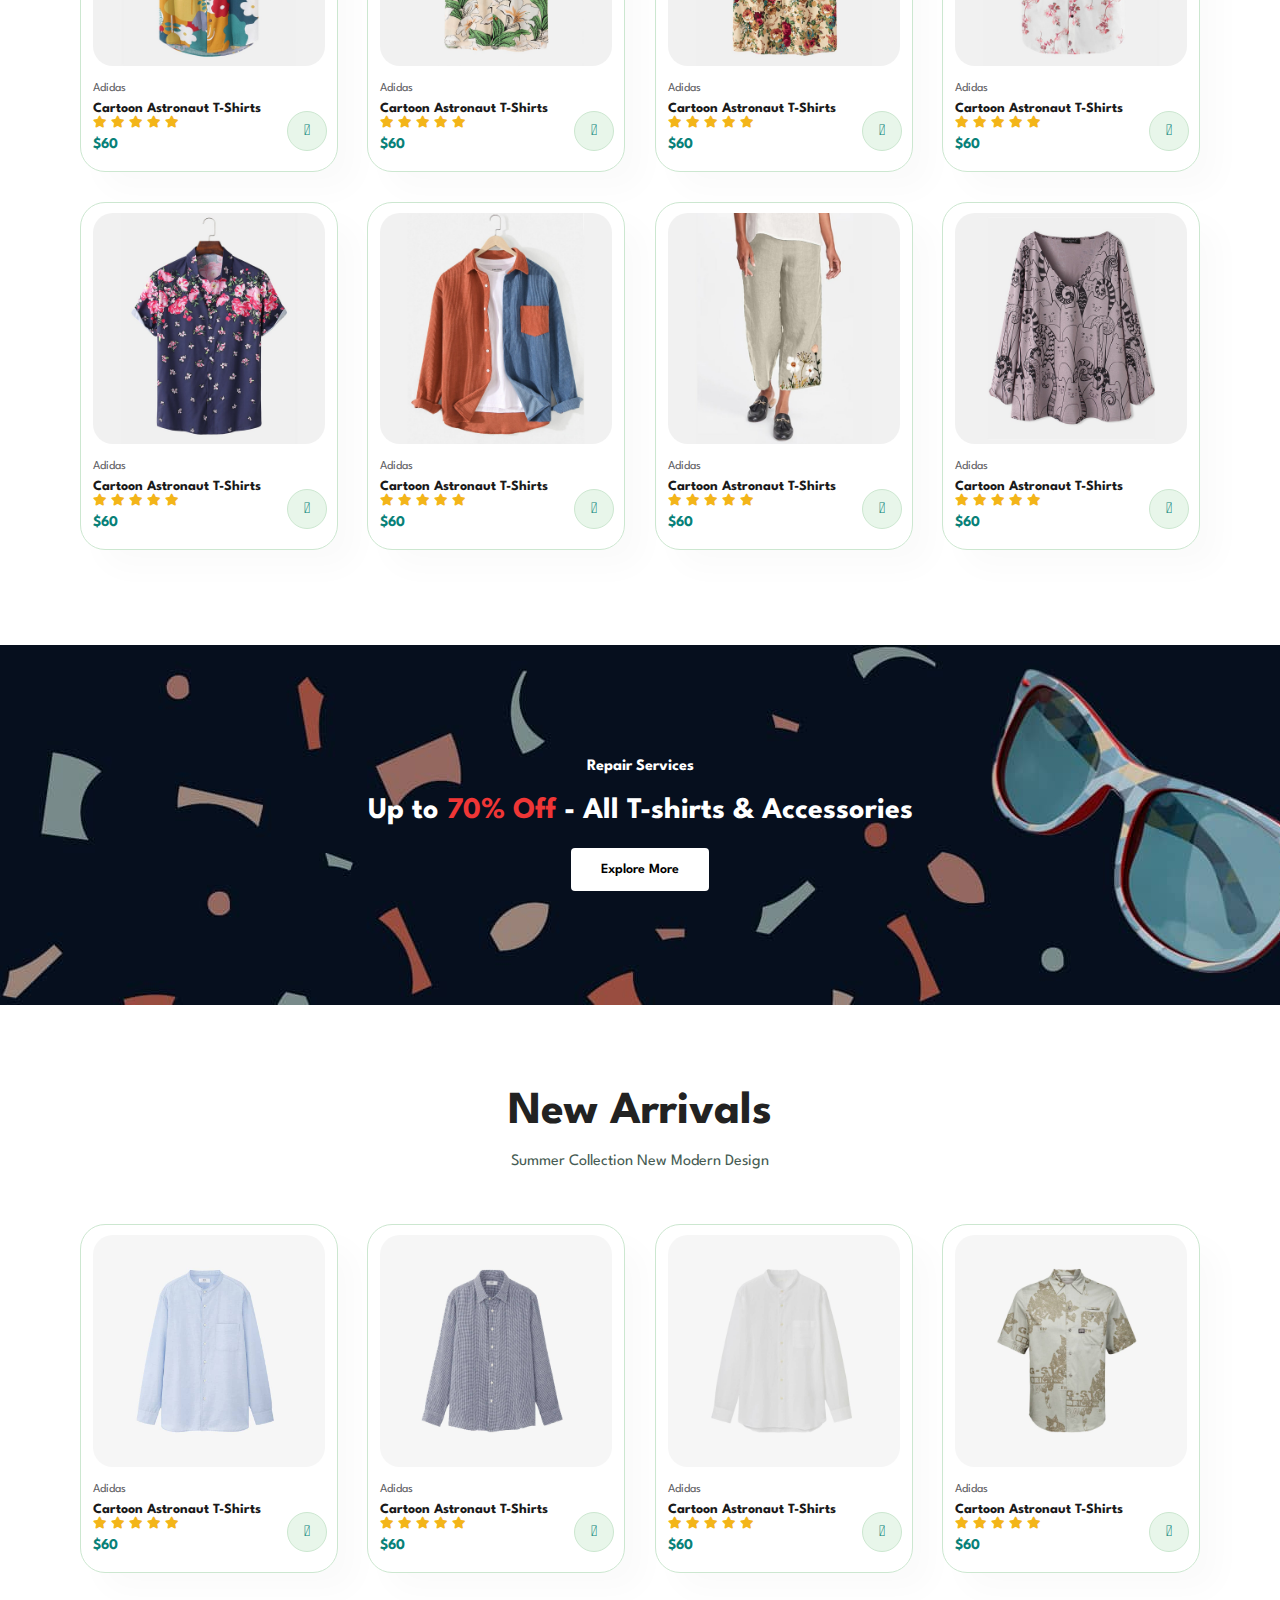
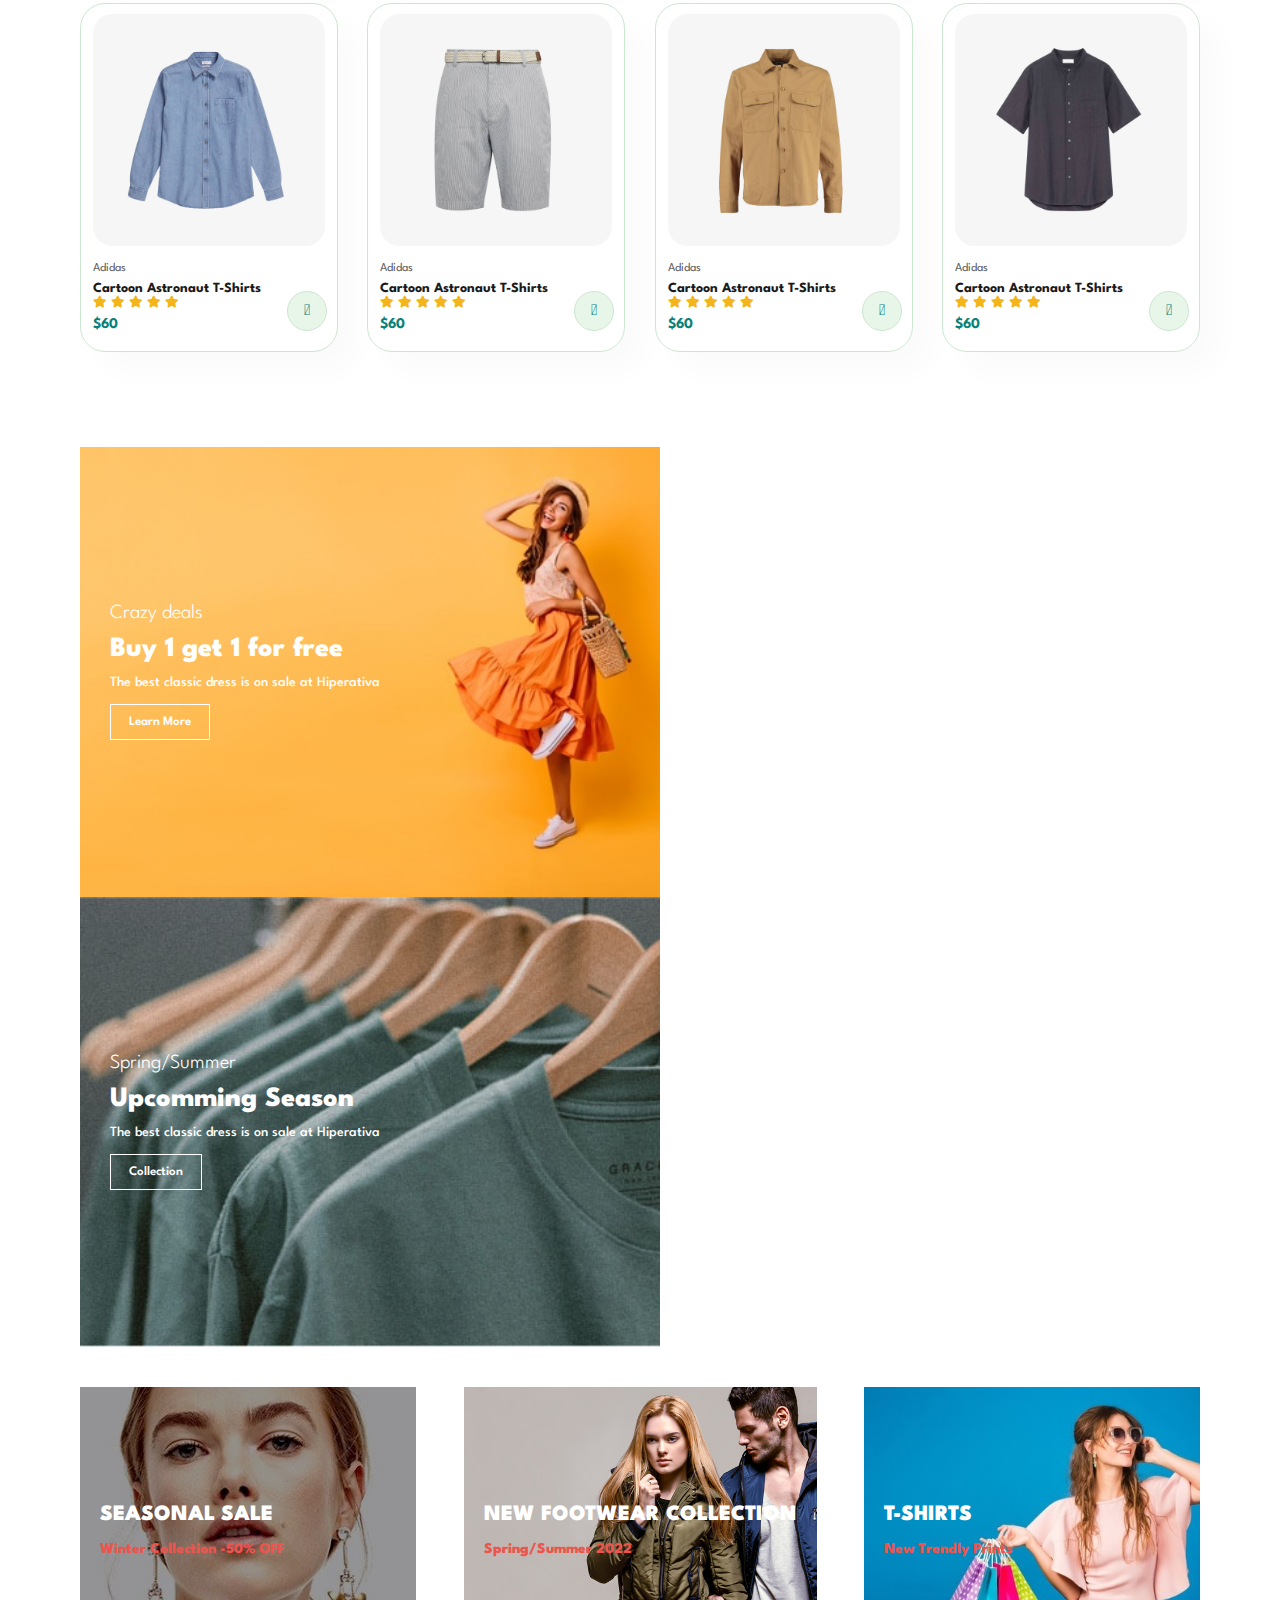
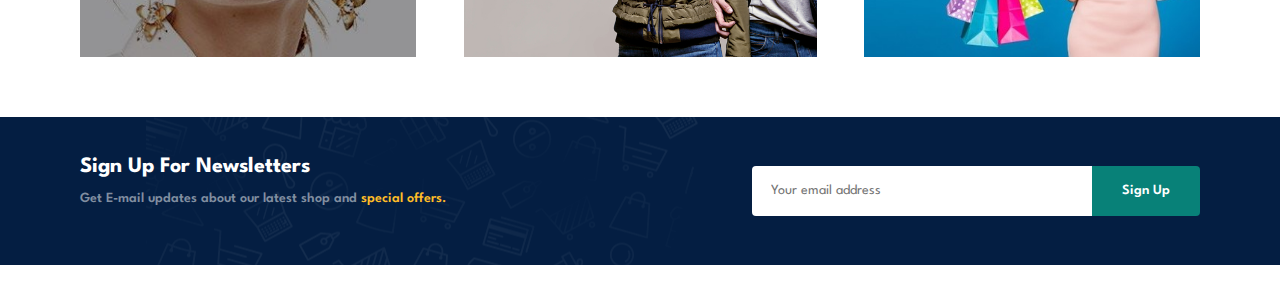
==== commit 69e6567a: "Newsletter section done" ====
--- a/index.html
+++ b/index.html
@@ -364,6 +364,18 @@
         </div>
     </section>
 
+    <section id="newsletter" class="section-p1 section-m1">
+        <div class="newstext">
+            <h4>Sign Up For Newsletters</h4>
+            <p>Get E-mail updates about our latest shop and <span>special offers.</span></p>
+        </div>
+        <div class="form">
+            <input type="text" placeholder="Your email address">
+            <button class="normal">Sign Up</button>
+        </div>
+    </section>
+
+
     <script src="script.js"></script>
 </body>
 </html>--- a/style.css
+++ b/style.css
@@ -473,6 +473,74 @@
     font-size: 15px;
 }
 
+#newsletter
+{
+    display: flex;
+    justify-content: space-between;
+    flex-wrap: wrap;
+    align-items: center;
+    background-image: url("/assets/banner/b14.png");
+    background-repeat: no-repeat;
+    background-position: 20% 30%;
+    background-color: #041e42;
+}
+
+#newsletter h4
+{
+    font-size: 22px;
+    font-weight: 700;
+    color: #fff;
+}
+
+#newsletter p
+{
+    font-size: 14px;
+    font-weight: 600;
+    color: #818ea0;
+}
+
+#newsletter p span
+{
+    color: #ffbd27;
+}
+
+#newsletter .form
+{
+    display: flex;
+    width: 40%;
+}
+
+#newsletter input
+{
+    height: 3.125rem;
+    padding: 0 1.25em;
+    font-size: 14px;
+    width: 100%;
+    border: 1px solid transparent;
+    border-radius: 4px;
+    outline: none;
+    border-top-right-radius: 0;
+    border-bottom-right-radius: 0;
+}
+
+#newsletter button
+{
+    background-color: #088178;
+    color: #fff;
+    white-space: nowrap;
+    border-top-left-radius: 0;
+    border-bottom-left-radius: 0;
+}
+
+
+
+
+
+
+
+
+
+
 
 
 /* Shop page */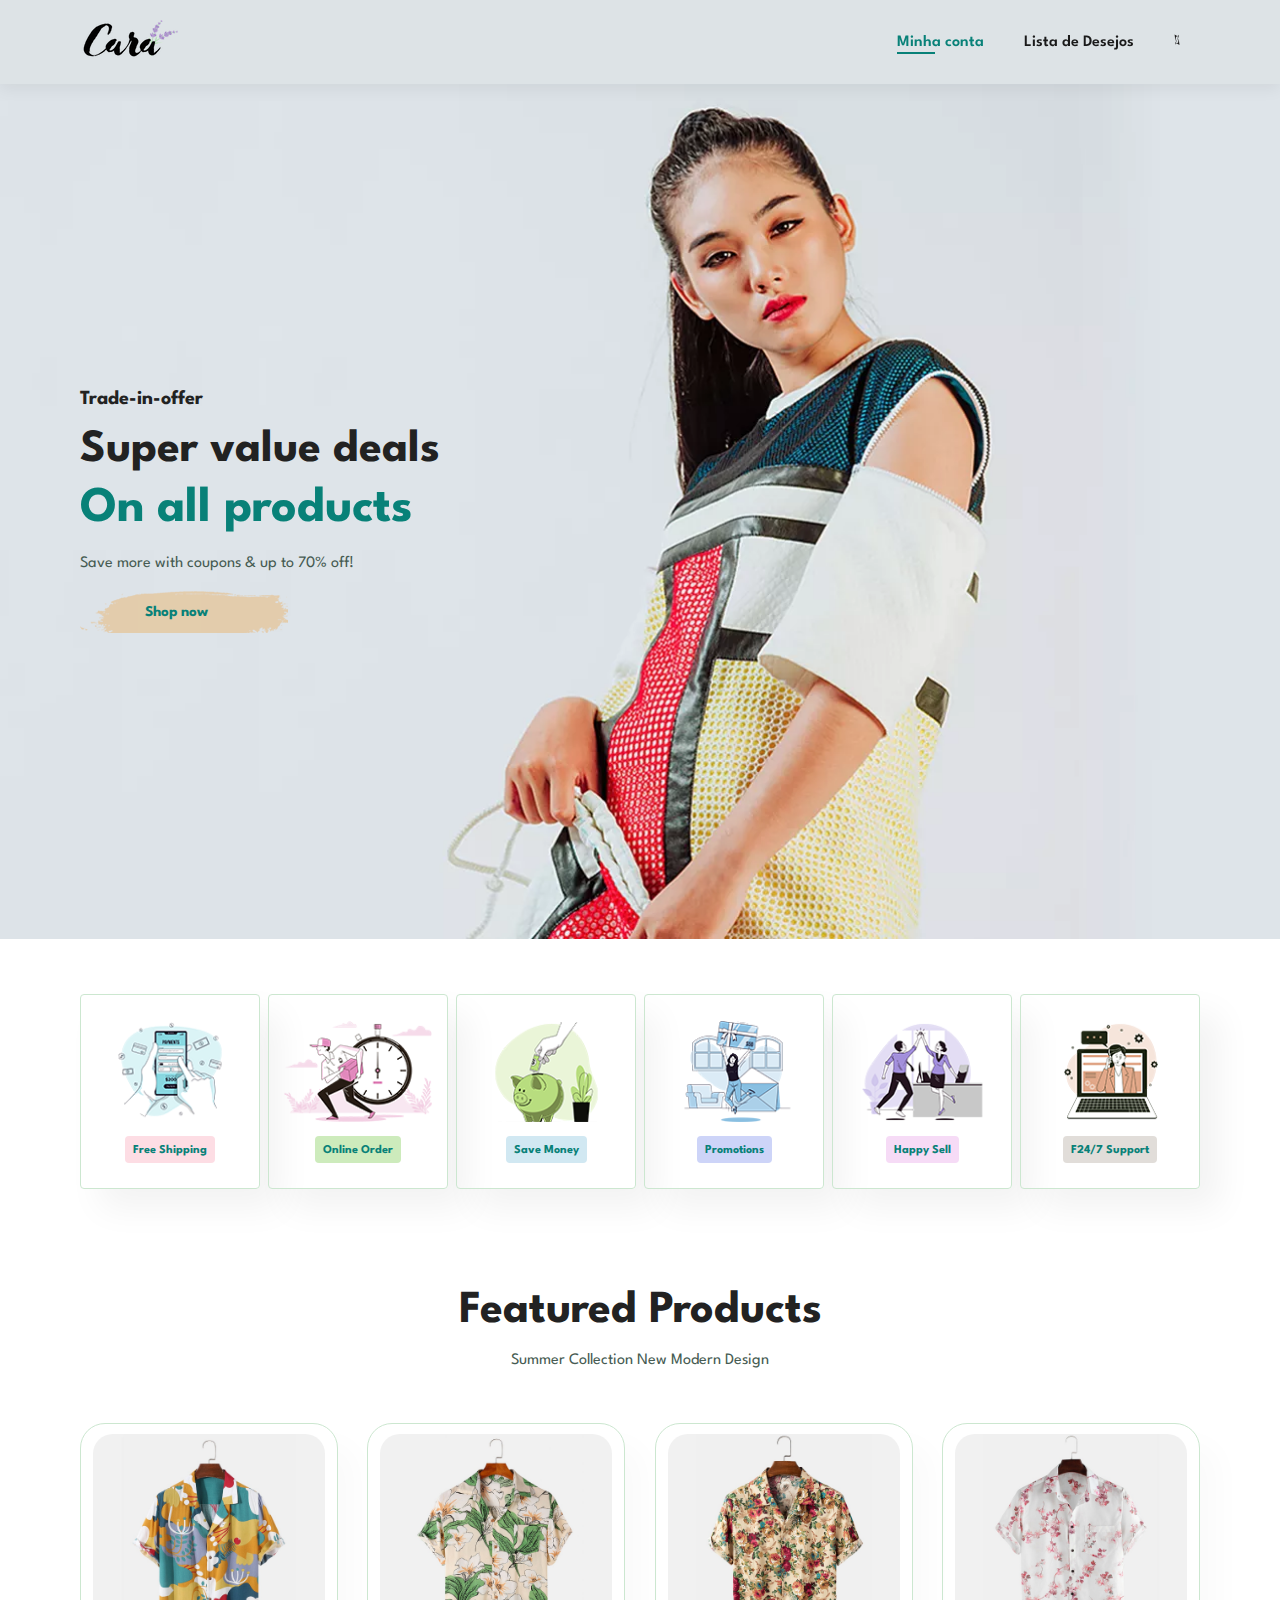
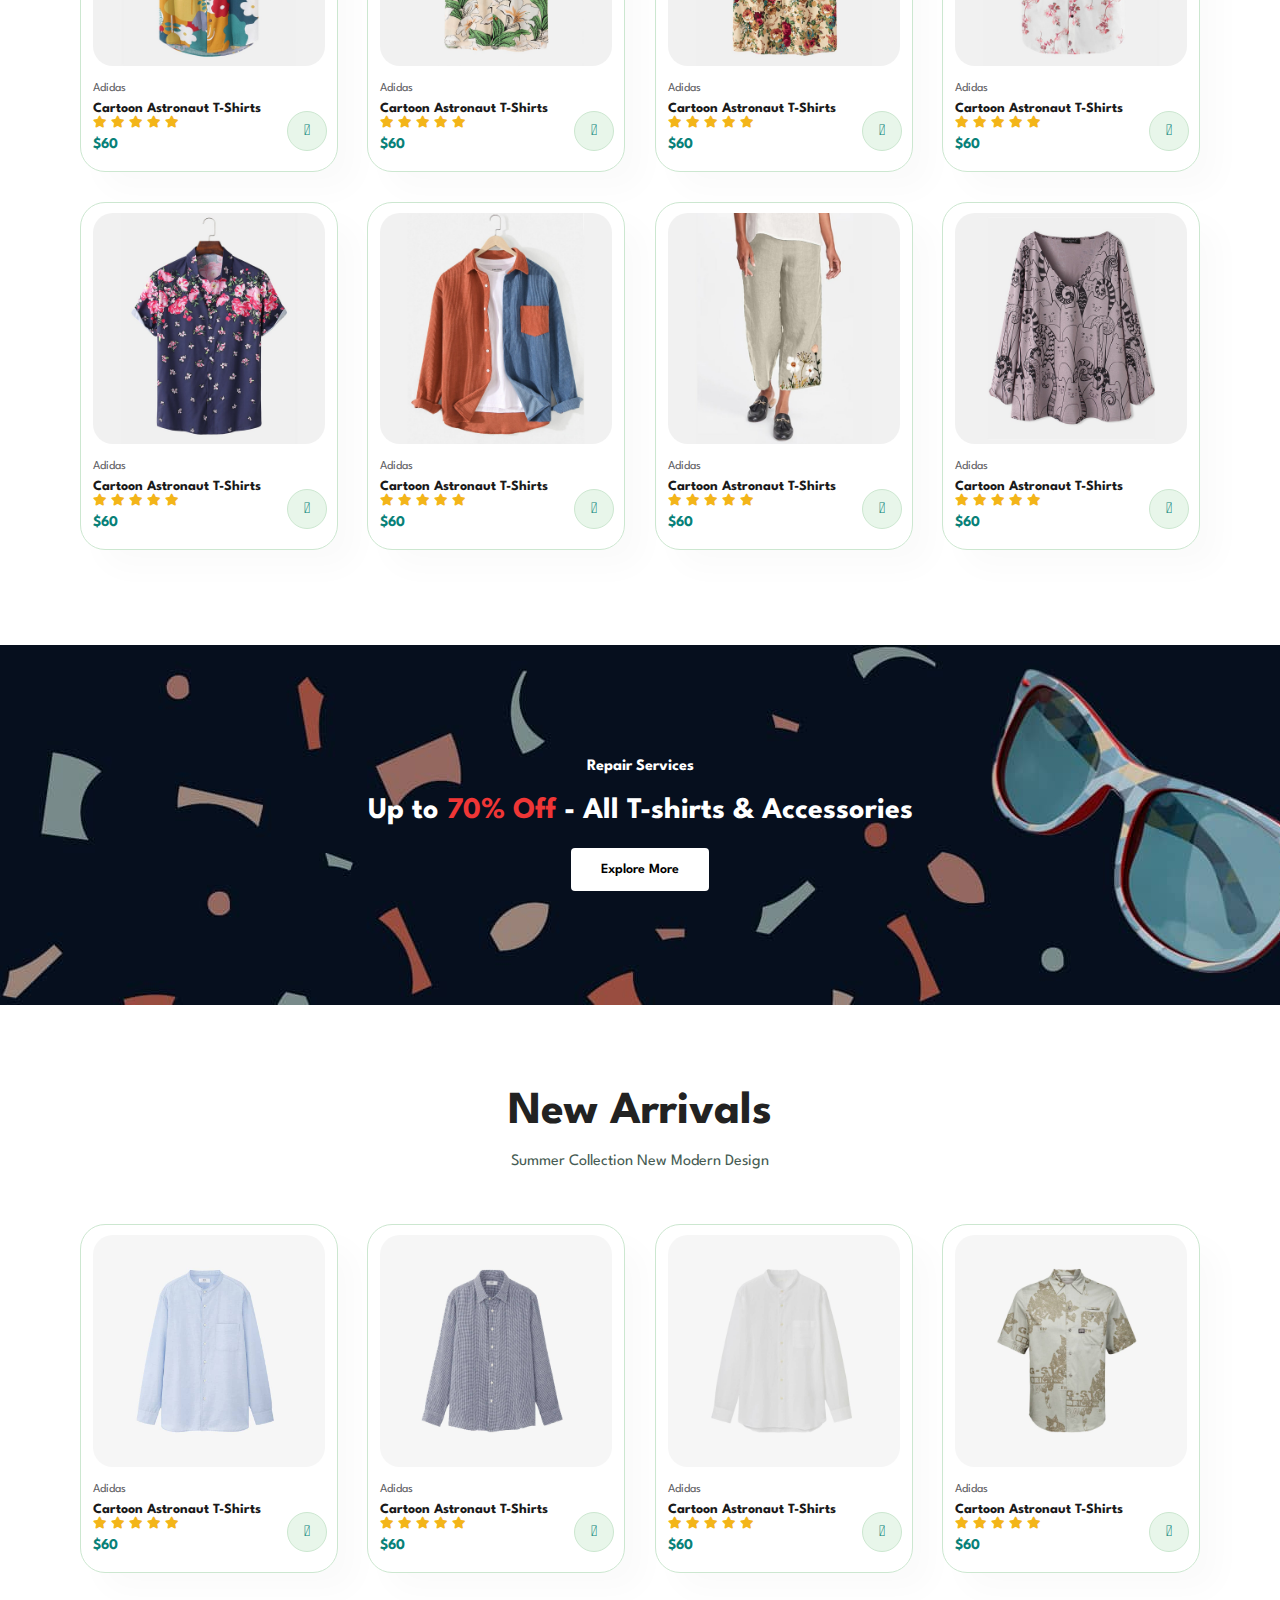
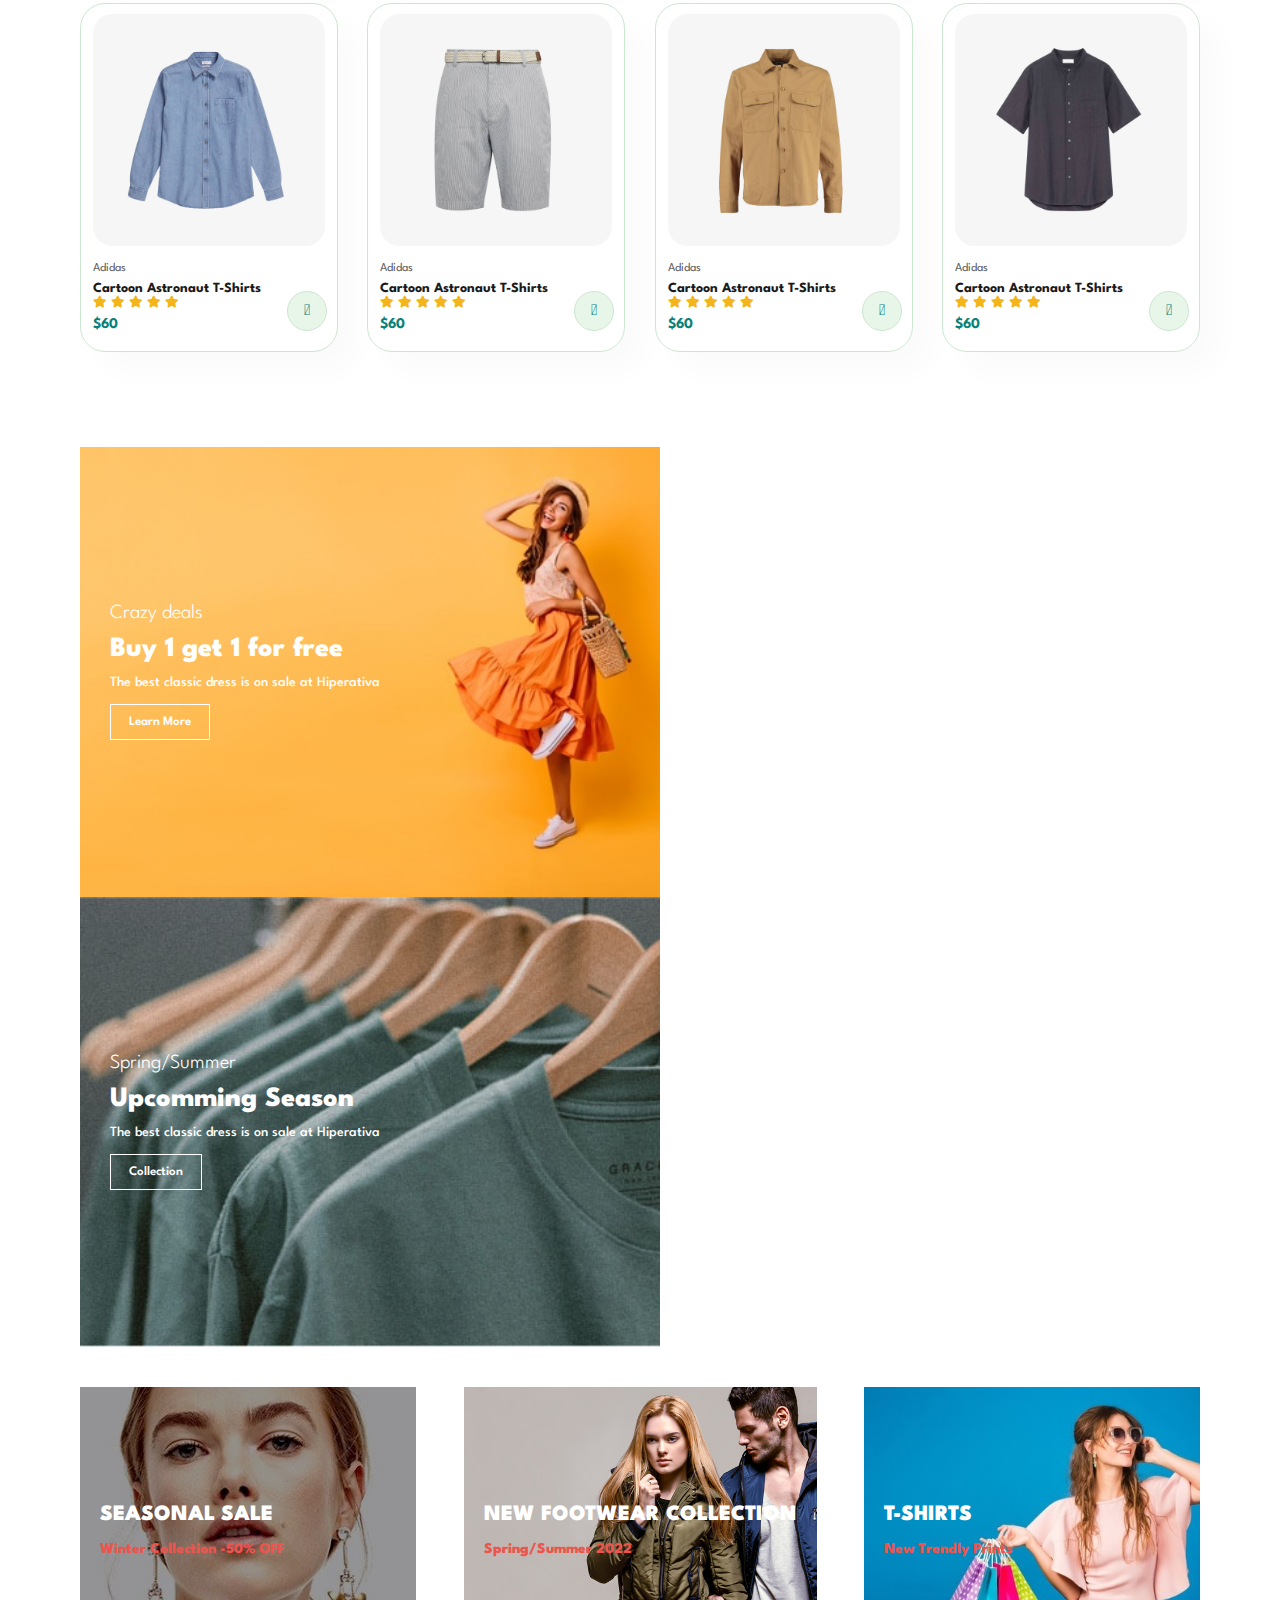
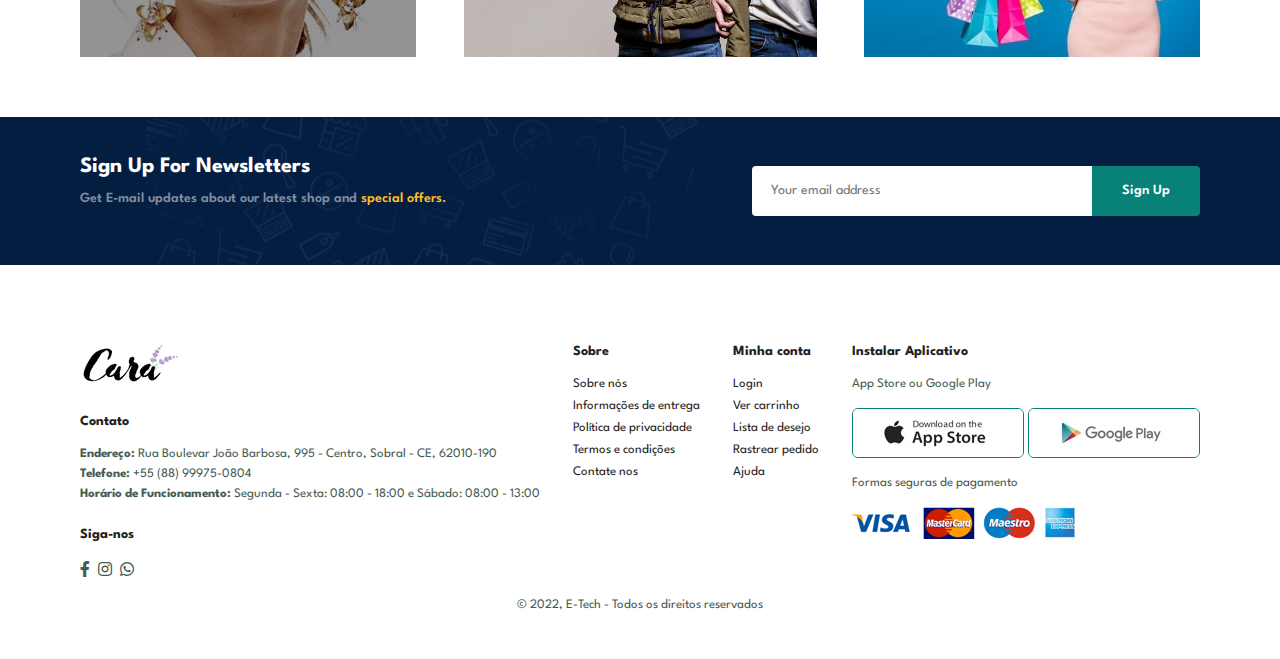
==== commit d506d534: "Footer section done" ====
--- a/index.html
+++ b/index.html
@@ -376,6 +376,57 @@
     </section>
 
 
+    <footer class="section-p1">
+        <div class="col">
+            <img class="logo" src="/assets/logo.png" alt="">
+            <h4>Contato</h4>
+            <p><strong>Endereço:</strong> Rua Boulevar João Barbosa, 995 - Centro, Sobral - CE, 62010-190</p>
+            <p><strong>Telefone:</strong> +55 (88) 99975-0804</p>
+            <p><strong>Horário de Funcionamento:</strong> Segunda - Sexta: 08:00 - 18:00 e Sábado: 08:00 - 13:00</p>
+            <div class="follow">
+                <h4>Siga-nos</h4>
+                <div class="icon">
+                    <i class="fab fa-facebook-f"></i>
+                    <i class="fab fa-instagram"></i>
+                    <i class="fab fa-whatsapp"></i>
+                </div>
+            </div>
+        </div>
+        <div class="col">
+            <h4>Sobre</h4>
+            <a href="#">Sobre nós</a>
+            <a href="#">Informações de entrega</a>
+            <a href="#">Política de privacidade</a>
+            <a href="#">Termos e condições</a>
+            <a href="#">Contate nos</a>
+        </div>
+
+        <div class="col">
+            <h4>Minha conta</h4>
+            <a href="#">Login</a>
+            <a href="#">Ver carrinho</a>
+            <a href="#">Lista de desejo</a>
+            <a href="#">Rastrear pedido</a>
+            <a href="#">Ajuda</a>
+        </div>
+
+        <div class="col install">
+            <h4>Instalar Aplicativo</h4>
+            <p>App Store ou Google Play</p>
+            <div class="row">
+                <img src="/assets/pay/app.jpg" alt="">
+                <img src="/assets/pay/play.jpg" alt="">
+            </div>
+            <p>Formas seguras de pagamento</p>
+            <img src="/assets/pay/pay.png" alt="">
+        </div>
+
+        <div class="copyright">
+            <p>© 2022, E-Tech - Todos os direitos reservados</p>
+        </div>
+    </footer>
+
+
     <script src="script.js"></script>
 </body>
 </html>--- a/style.css
+++ b/style.css
@@ -532,9 +532,80 @@
     border-bottom-left-radius: 0;
 }
 
-
-
-
+footer 
+{
+    display: flex;
+    flex-wrap: wrap;
+    justify-content: space-between;
+}
+
+footer .col
+{
+    display: flex;
+    flex-direction: column;
+    align-items: flex-start;
+    margin-bottom: 20px;
+}
+
+footer .logo
+{
+    margin-bottom: 30px;
+}
+
+footer h4
+{
+    font-size: 14px;
+    padding-bottom: 20px;
+}
+
+footer p
+{
+    font-size: 13px;
+    margin: 0 0 8px 0;
+}
+
+footer a
+{
+    font-size: 13px;
+    text-decoration: none;
+    color: #222;
+    margin-bottom: 10px;
+}
+
+footer .follow
+{
+    margin-top: 20px;
+}
+
+footer .follow i
+{
+    color: #465b52;
+    padding-right: 4px;
+    cursor: pointer;
+}
+
+footer .install .row img
+{
+    border: 1px solid #088178;
+    border-radius: 6px;
+}
+
+footer .install img
+{
+    margin: 10px 0 15px 0;
+}
+
+footer .follow i:hover,
+footer a:hover
+{
+    color: #088178;
+}
+
+footer .copyright
+{
+    width: 100%;
+    text-align: center;
+}
 
 
 
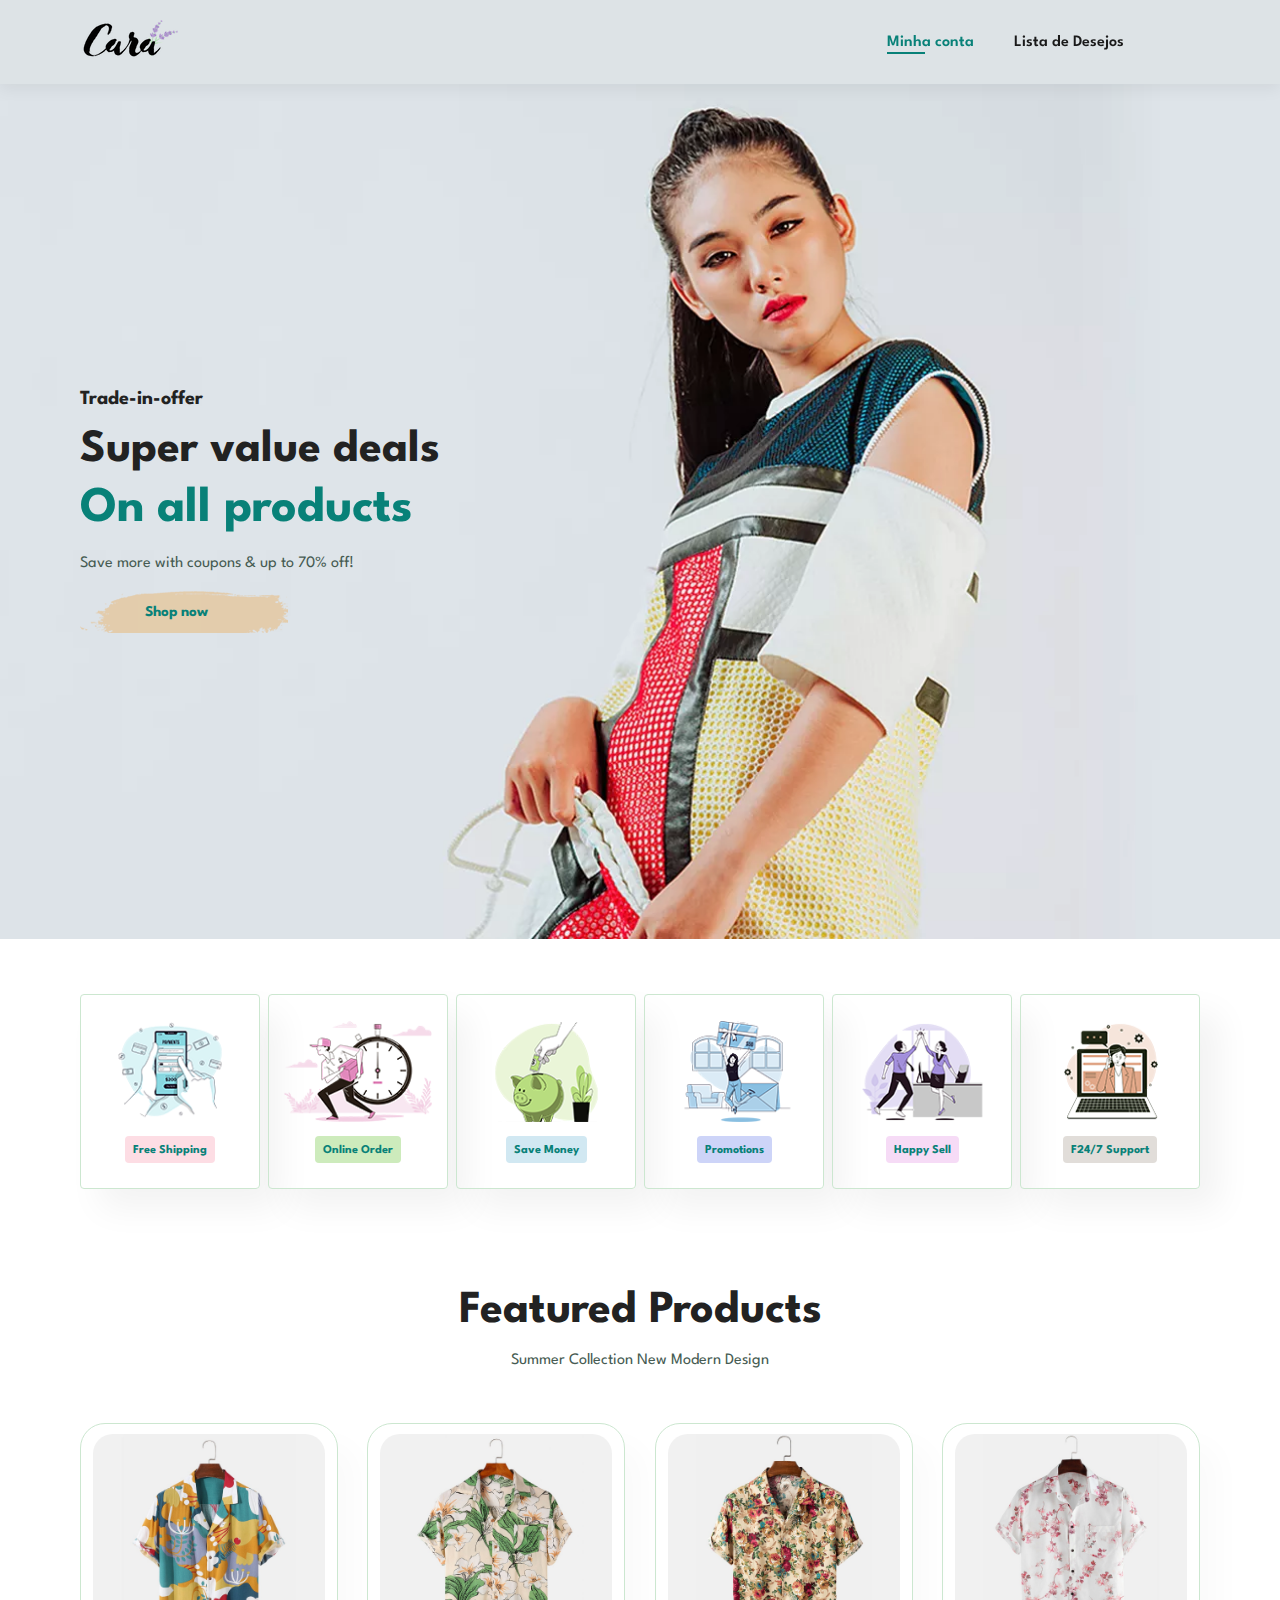
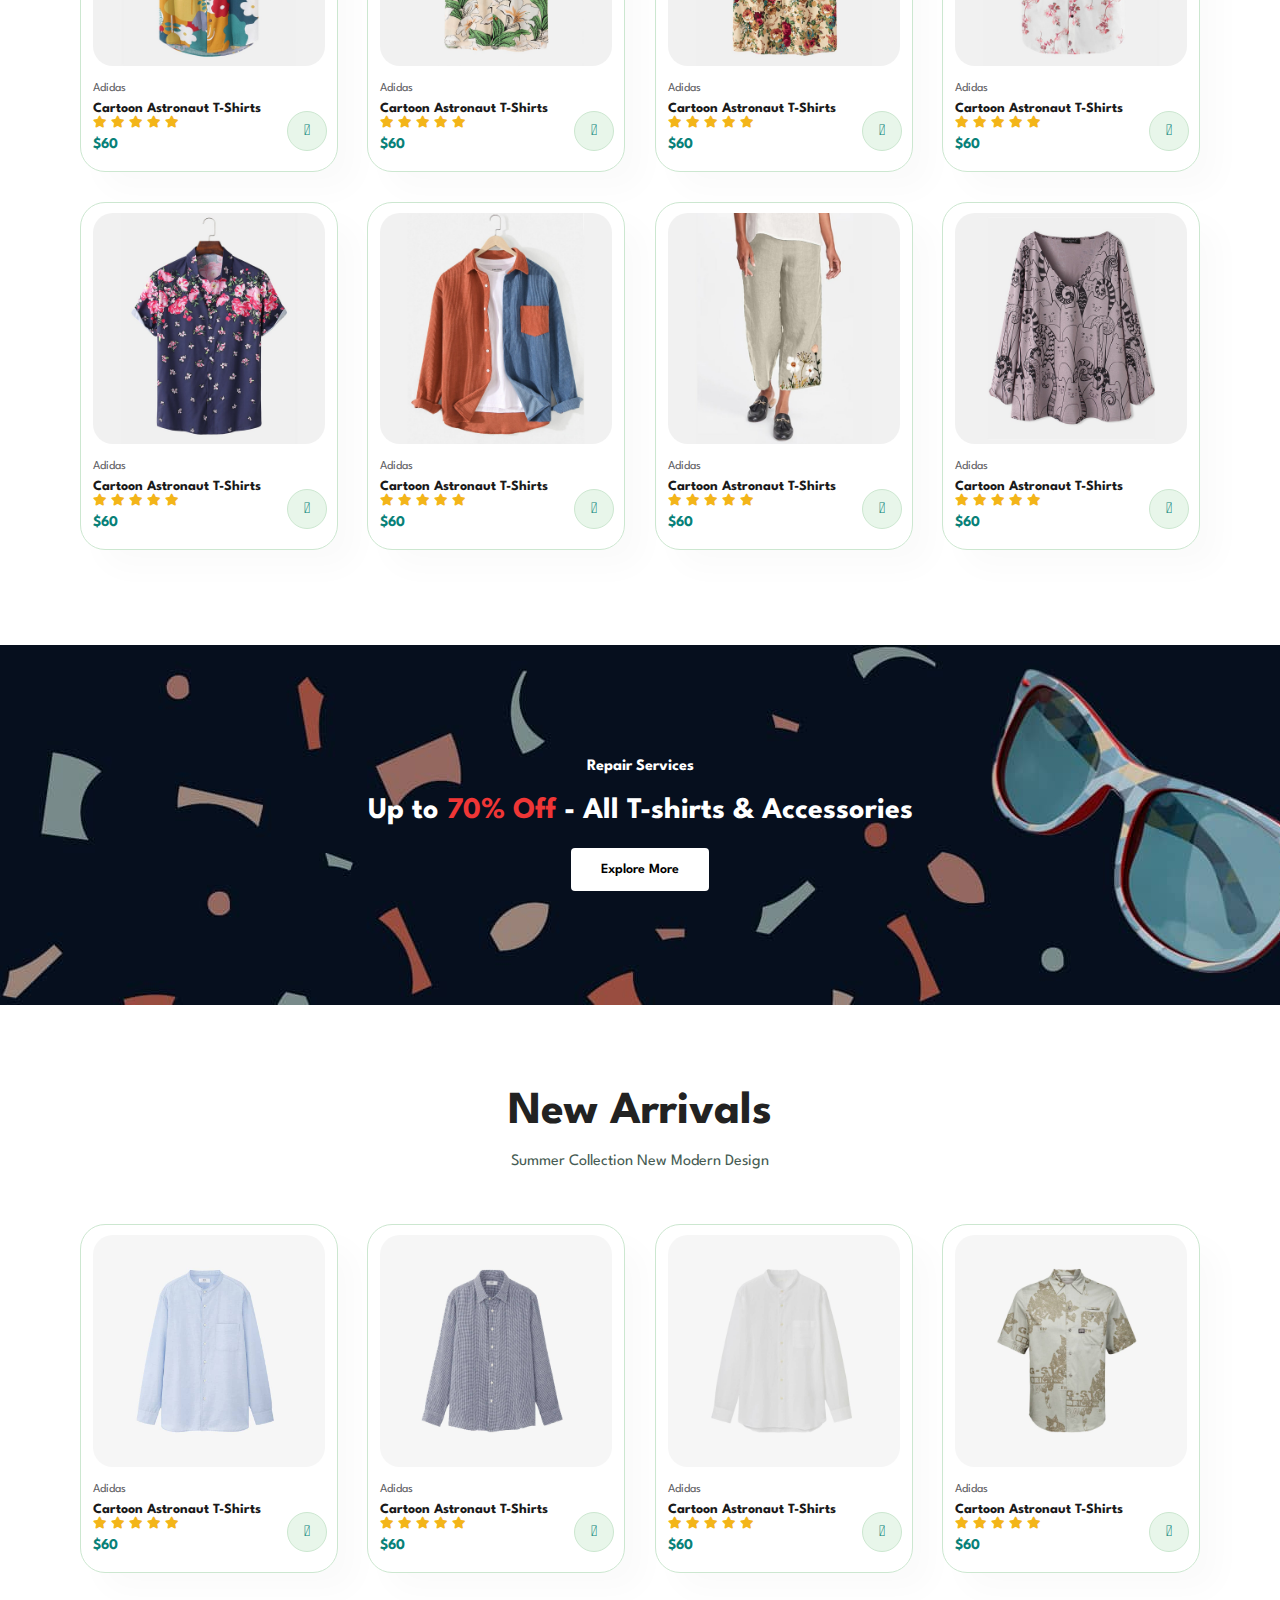
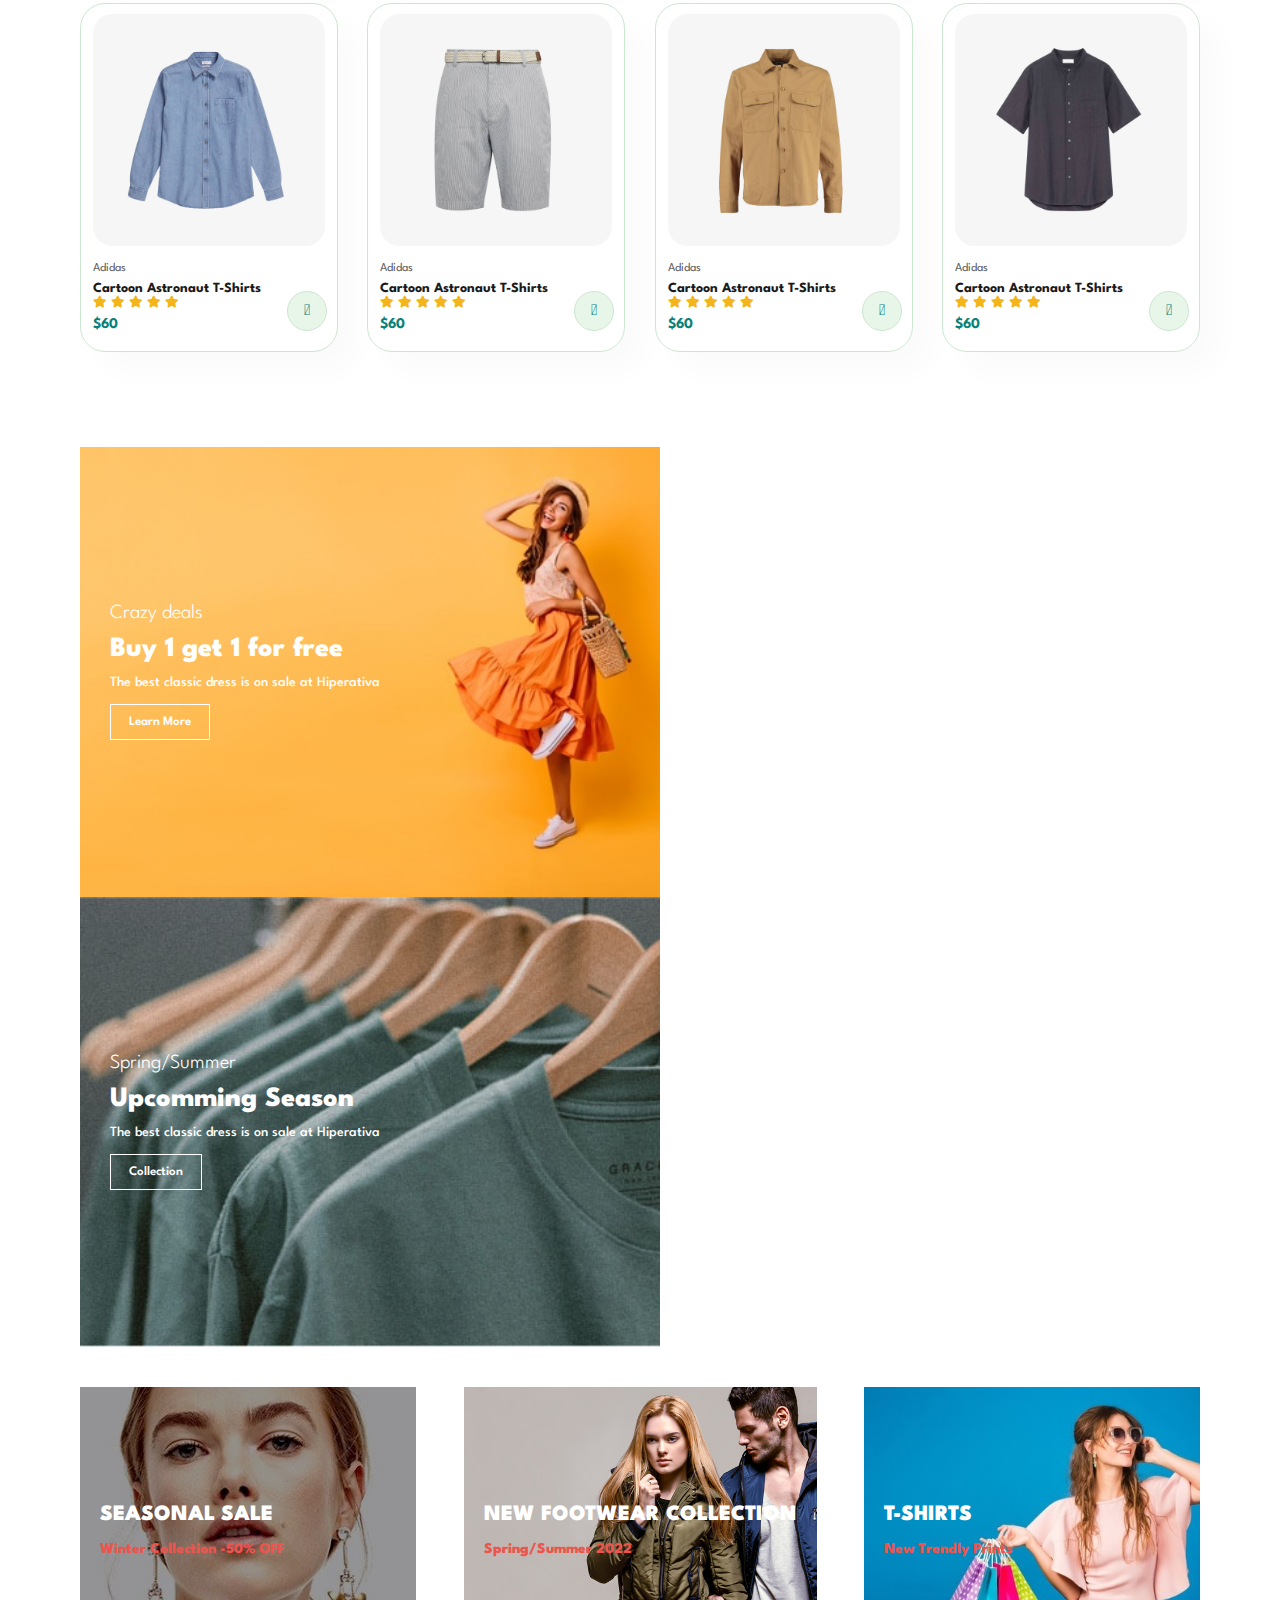
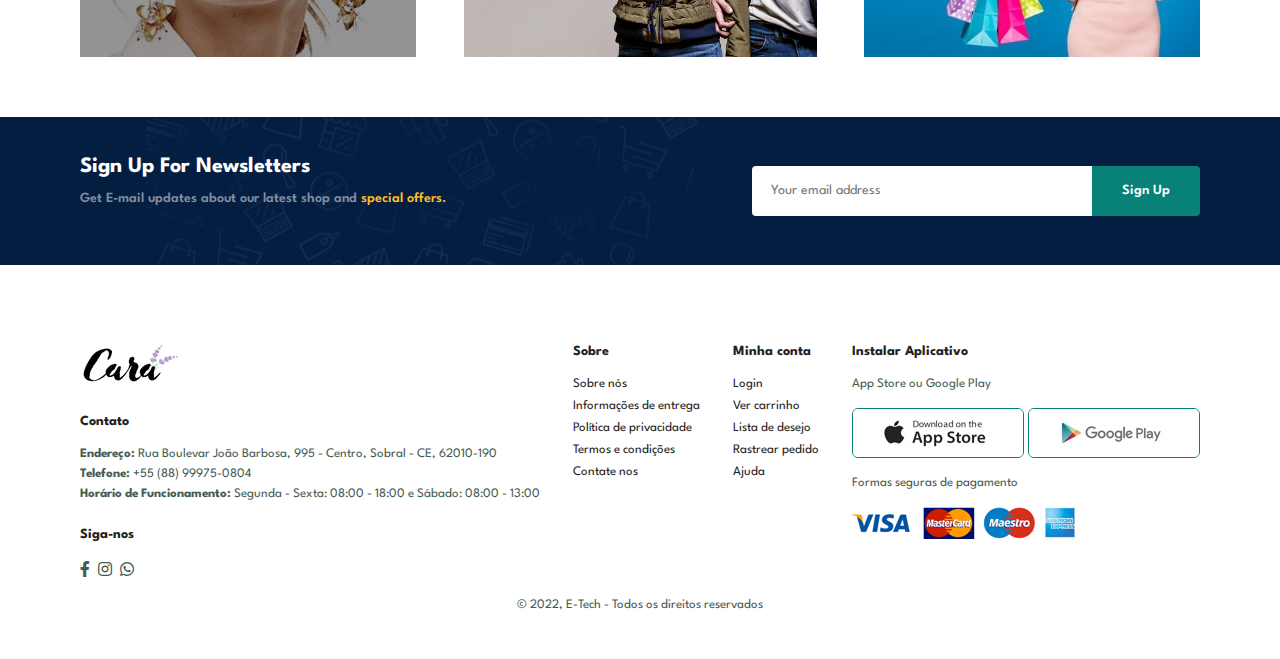
==== commit 92d44c01: "navbar responsivity done" ====
--- a/index.html
+++ b/index.html
@@ -17,10 +17,14 @@
             <ul id="navbar">
                 <li><a class="active" href="myProfile">Minha conta</a></li>
                 <li><a href="wishList.html">Lista de Desejos</a></li>
-                <li><a href="cart.html"><i class="fad fa-shopping-cart"></i></a></li>
+                <li id="lg-bag"><a href="cart.html"><i class="far fa-shopping-bag"></i></a></li>
+                <a href="#" id="close"><i class="far fa-times"></i></a>
             </ul>
         </div>
-    
+        <div id="mobile">
+            <a href="cart.html"><i class="far fa-shopping-bag"></i></a>
+            <i id="bar" class="fas fa-outdent"></i>
+        </div>    
     </section>
 
     <section id="hero">
--- a/style.css
+++ b/style.css
@@ -140,6 +140,18 @@
     bottom: -4px;
     left: 20px;
 }
+
+#mobile
+{
+    display: none;
+    align-items: center;
+}
+
+#close
+{
+    display: none;
+}
+
 /* Home page */
 
 #hero 
@@ -607,11 +619,58 @@
     text-align: center;
 }
 
-
-
-
-
-
-
-
-/* Shop page */+/* Shop page */
+
+
+/* Media Query */
+
+@media (max-width: 799px) {
+    #navbar 
+    {
+        display: flex;
+        flex-direction: column;
+        align-items: flex-start;
+        justify-content: flex-start;
+        position: fixed;
+        top: 0;
+        right: -300px;
+        height: 100vh;
+        width: 300px;
+        background-color: #E3E6F3;
+        box-shadow: 0 40px 60px rgba(0, 0, 0, 0.1);
+        padding: 80px 0 0 10px;
+        transition: 0.3s;
+    }
+    #navbar.active
+    {
+        right: 0px;
+    }
+    #navbar li
+    {
+        margin-bottom: 25px;
+    }
+    #mobile
+    {
+        display: flex;
+        align-items: center;
+    }
+    #mobile i
+    {
+        color: #1a1a1a;
+        font-size: 24px;
+        padding-left: 20px;
+    }
+    #close
+    {
+        display: initial;
+        position: absolute;
+        top: 30px;
+        left: 30px;
+        color: #222;
+        font-size: 24px;
+    }
+    #lg-bag
+    {
+        display: none;
+    }
+}